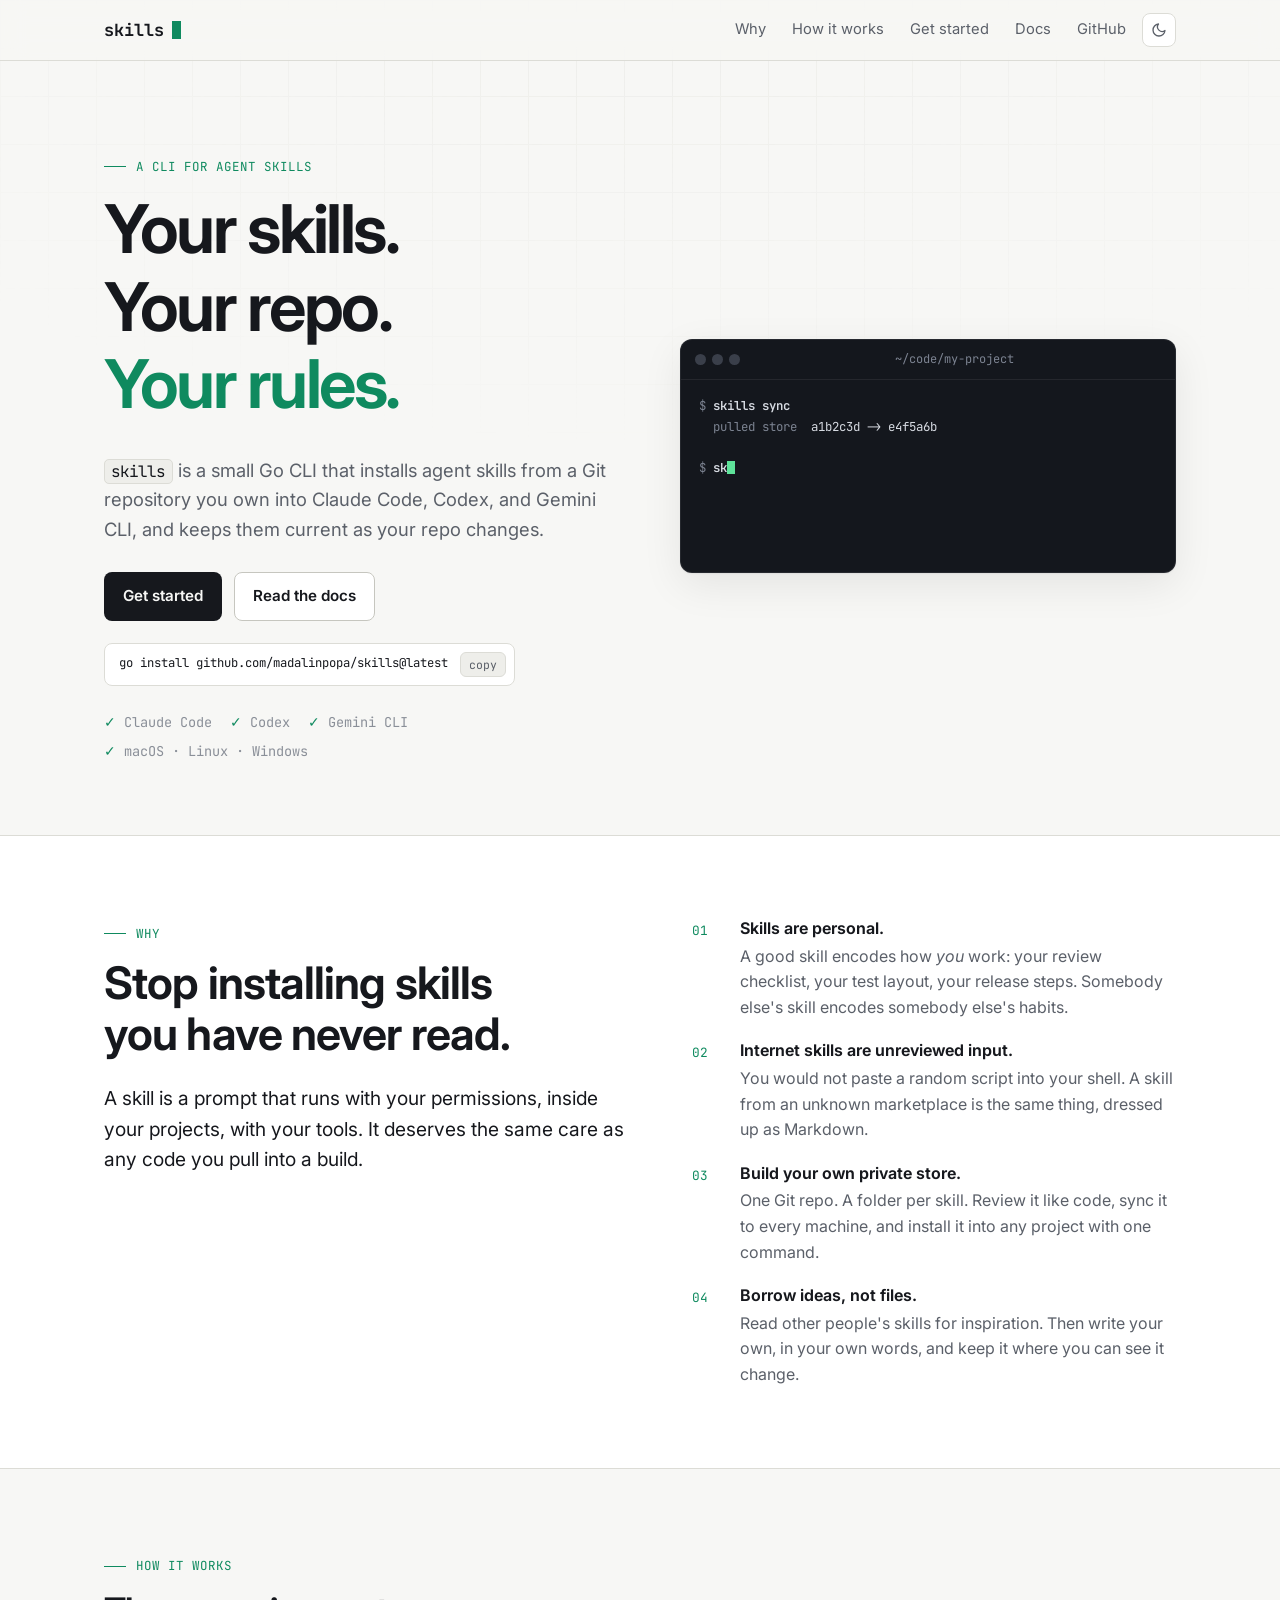
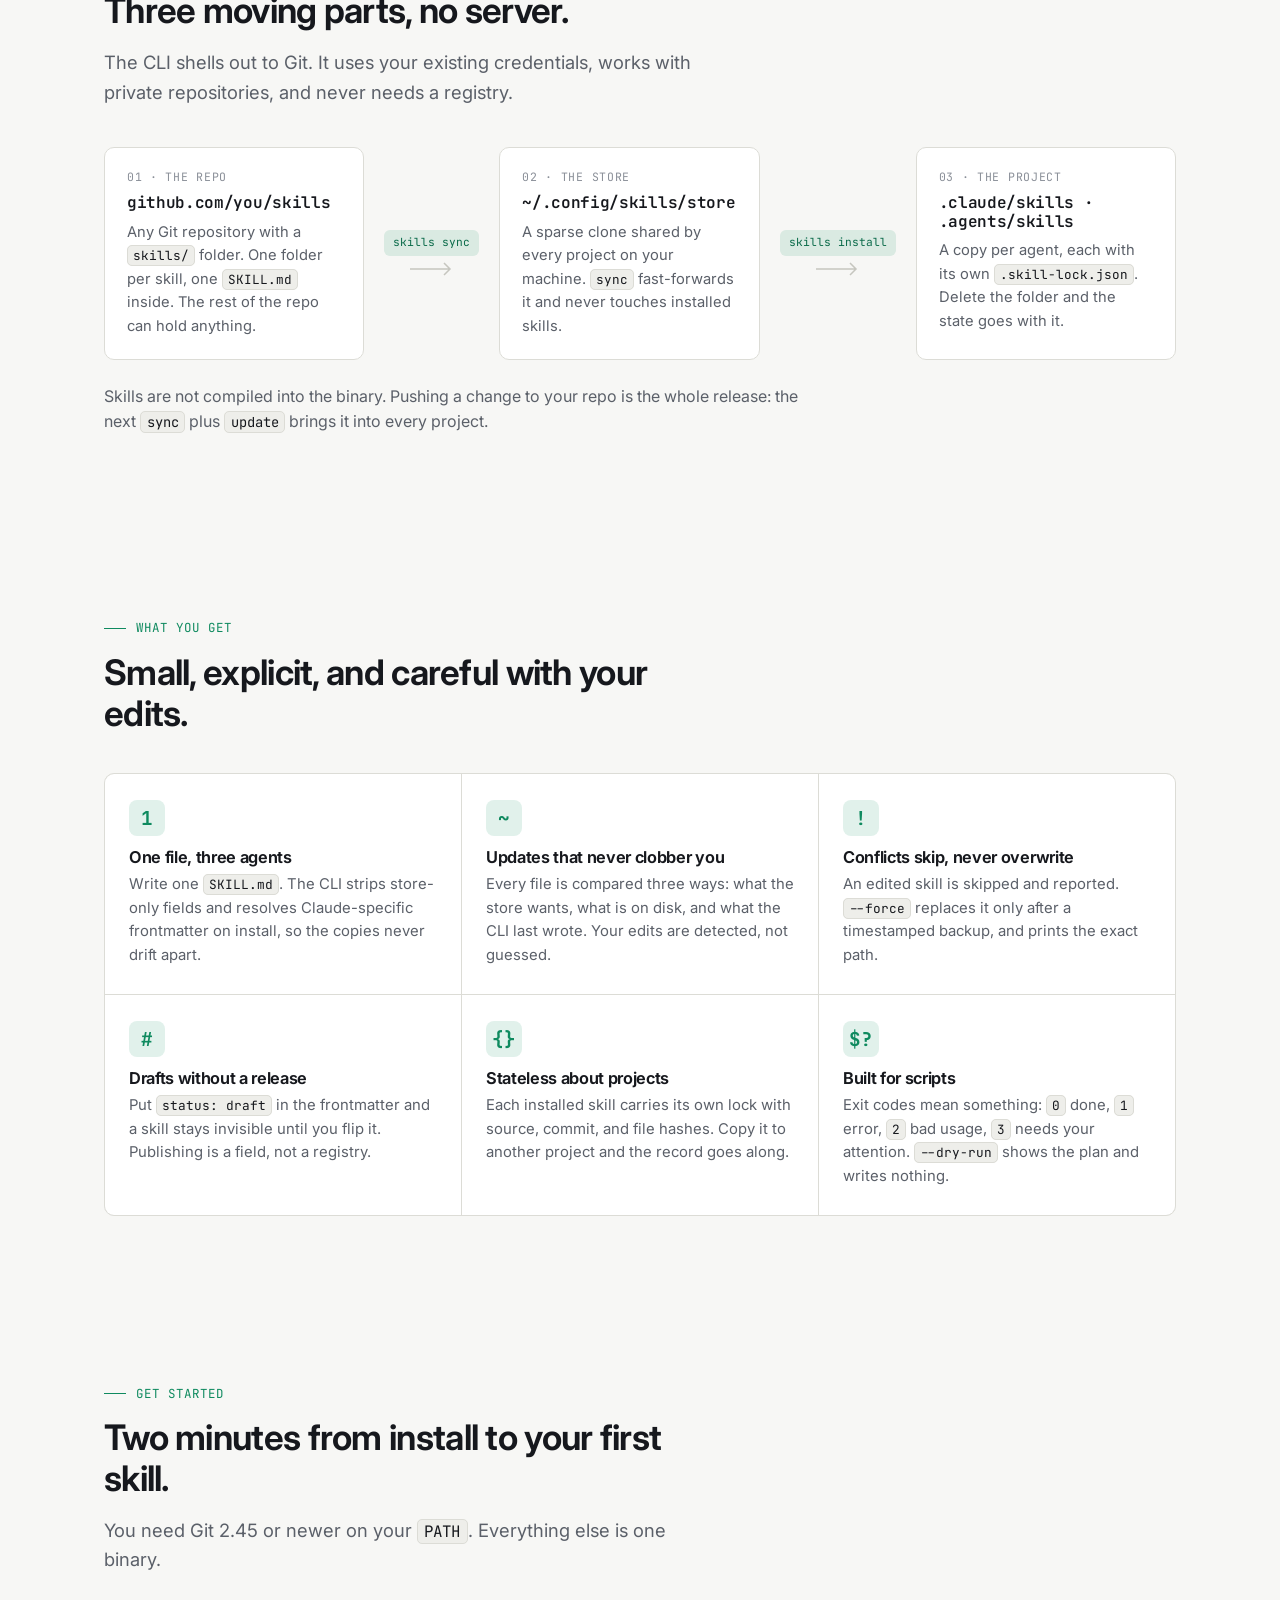
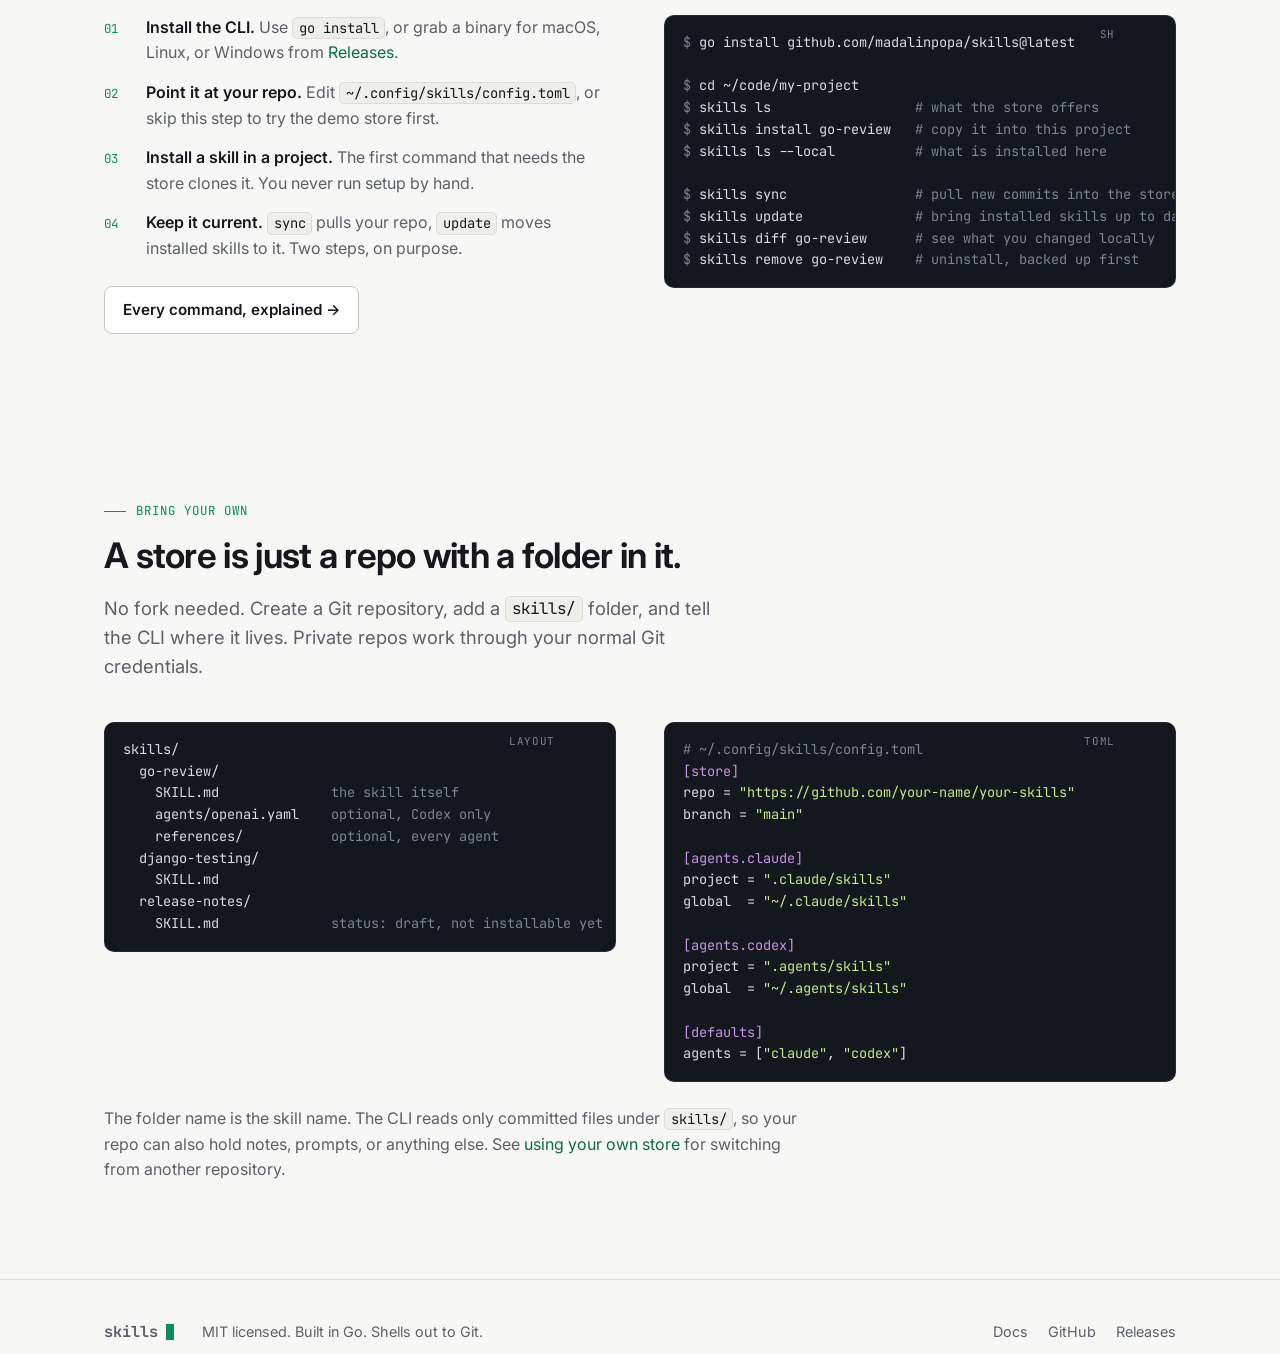
==== site/index.html @ ca28b70a "docs(site): add GitHub Pages website with CLI docs" ====
<!doctype html>
<html lang="en">
<head>
  <meta charset="utf-8">
  <meta name="viewport" content="width=device-width, initial-scale=1">
  <title>skills · your own store of agent skills</title>
  <meta name="description" content="A small Go CLI that installs agent skills from a Git repository you own into Claude Code, Codex, and Gemini CLI, and keeps them current.">
  <meta property="og:title" content="skills · your own store of agent skills">
  <meta property="og:description" content="Stop installing skills you have never read. Keep your own, in your own repo, and install them anywhere with one command.">
  <meta property="og:type" content="website">
  <link rel="icon" href="assets/favicon.svg" type="image/svg+xml">
  <link rel="preconnect" href="https://fonts.googleapis.com">
  <link rel="preconnect" href="https://fonts.gstatic.com" crossorigin>
  <link href="https://fonts.googleapis.com/css2?family=Inter:wght@400;500;600;700&family=JetBrains+Mono:wght@400;600;700&display=swap" rel="stylesheet">
  <link rel="stylesheet" href="assets/site.css">
  <script>
    try {
      var t = localStorage.getItem("theme");
      if (t) document.documentElement.setAttribute("data-theme", t);
    } catch (e) {}
  </script>
</head>
<body>

<header class="nav">
  <div class="wrap">
    <a class="brand" href="./">skills<span class="cursor"></span></a>
    <nav class="nav-links" aria-label="Site">
      <a href="#why" class="hide-sm">Why</a>
      <a href="#how" class="hide-sm">How it works</a>
      <a href="#start">Get started</a>
      <a href="docs/">Docs</a>
      <a href="https://github.com/madalinpopa/skills" rel="noopener">GitHub</a>
      <button class="icon-btn" type="button" data-theme-toggle aria-label="Toggle theme">
        <svg class="sun" viewBox="0 0 24 24" fill="none" stroke="currentColor" stroke-width="2" stroke-linecap="round"><circle cx="12" cy="12" r="4"/><path d="M12 2v2M12 20v2M4.9 4.9l1.4 1.4M17.7 17.7l1.4 1.4M2 12h2M20 12h2M4.9 19.1l1.4-1.4M17.7 6.3l1.4-1.4"/></svg>
        <svg class="moon" viewBox="0 0 24 24" fill="none" stroke="currentColor" stroke-width="2" stroke-linecap="round" stroke-linejoin="round"><path d="M21 12.8A9 9 0 1 1 11.2 3a7 7 0 0 0 9.8 9.8z"/></svg>
      </button>
    </nav>
  </div>
</header>

<main>

  <section class="hero">
    <div class="wrap hero-grid">
      <div>
        <div class="kicker">a cli for agent skills</div>
        <h1>Your skills.<br>Your repo.<br><span class="accent">Your rules.</span></h1>
        <p class="lede">
          <code>skills</code> is a small Go CLI that installs agent skills from a Git repository
          you own into Claude Code, Codex, and Gemini CLI, and keeps them current as your repo changes.
        </p>
        <div class="hero-actions">
          <a class="btn btn-primary" href="#start">Get started</a>
          <a class="btn btn-secondary" href="docs/">Read the docs</a>
        </div>
        <div class="install-line">
          <code id="install-cmd">go install github.com/madalinpopa/skills@latest</code>
          <button type="button" data-copy="install-cmd" aria-label="Copy install command">copy</button>
        </div>
        <div class="agents">
          <span>Claude Code</span>
          <span>Codex</span>
          <span>Gemini CLI</span>
          <span>macOS · Linux · Windows</span>
        </div>
      </div>

      <div class="term" data-terminal='[
        {"cmd":"skills sync","out":"  <span class=\"m\">pulled store</span>  a1b2c3d -&gt; e4f5a6b"},
        {"cmd":"skills install go-review","out":"  <span class=\"g\">+</span> go-review   <span class=\"g\">added</span>\n\n  1 skill, 1 changed"},
        {"cmd":"skills update","out":"  <span class=\"cy\">~</span> go-review    <span class=\"cy\">updated</span>\n  <span class=\"a\">!</span> sql-review   <span class=\"a\">skipped, you edited it</span>\n\n  2 skills, 1 changed, 1 needs attention\n  <span class=\"m\">Run &#39;skills diff sql-review&#39; to see your changes,</span>\n  <span class=\"m\">or &#39;skills update sql-review --force&#39; to overwrite (backed up).</span>"}
      ]'>
        <div class="term-bar">
          <span class="dots"><i></i><i></i><i></i></span>
          <span class="title">~/code/my-project</span>
        </div>
        <pre class="term-body"><span class="p">$ </span><span class="c">skills sync</span>
  <span class="m">pulled store</span>  a1b2c3d -&gt; e4f5a6b

<span class="p">$ </span><span class="c">skills install go-review</span>
  <span class="g">+</span> go-review   <span class="g">added</span>

  1 skill, 1 changed

<span class="p">$ </span><span class="c">skills update</span>
  <span class="cy">~</span> go-review    <span class="cy">updated</span>
  <span class="a">!</span> sql-review   <span class="a">skipped, you edited it</span>

  2 skills, 1 changed, 1 needs attention</pre>
      </div>
    </div>
  </section>

  <section class="manifesto" id="why">
    <div class="wrap manifesto-grid">
      <div>
        <div class="kicker">why</div>
        <h2>Stop installing skills you have never read.</h2>
        <p class="big">
          A skill is a prompt that runs with your permissions, inside your projects,
          with your tools. It deserves the same care as any code you pull into a build.
        </p>
      </div>
      <ul class="claims">
        <li>
          <span class="n">01</span>
          <div>
            <strong>Skills are personal.</strong>
            <p>A good skill encodes how <em>you</em> work: your review checklist, your test layout, your release steps. Somebody else's skill encodes somebody else's habits.</p>
          </div>
        </li>
        <li>
          <span class="n">02</span>
          <div>
            <strong>Internet skills are unreviewed input.</strong>
            <p>You would not paste a random script into your shell. A skill from an unknown marketplace is the same thing, dressed up as Markdown.</p>
          </div>
        </li>
        <li>
          <span class="n">03</span>
          <div>
            <strong>Build your own private store.</strong>
            <p>One Git repo. A folder per skill. Review it like code, sync it to every machine, and install it into any project with one command.</p>
          </div>
        </li>
        <li>
          <span class="n">04</span>
          <div>
            <strong>Borrow ideas, not files.</strong>
            <p>Read other people's skills for inspiration. Then write your own, in your own words, and keep it where you can see it change.</p>
          </div>
        </li>
      </ul>
    </div>
  </section>

  <section class="section" id="how">
    <div class="wrap">
      <div class="section-head">
        <div class="kicker">how it works</div>
        <h2>Three moving parts, no server.</h2>
        <p class="lede">
          The CLI shells out to Git. It uses your existing credentials, works with
          private repositories, and never needs a registry.
        </p>
      </div>

      <div class="flow">
        <div class="node">
          <div class="tag">01 · the repo</div>
          <h3>github.com/you/skills</h3>
          <p>Any Git repository with a <code>skills/</code> folder. One folder per skill, one <code>SKILL.md</code> inside. The rest of the repo can hold anything.</p>
        </div>
        <div class="edge">
          <code>skills sync</code>
          <svg viewBox="0 0 44 14" fill="none" stroke="currentColor" stroke-width="1.5"><path d="M0 7h40M34 1l6 6-6 6"/></svg>
        </div>
        <div class="node">
          <div class="tag">02 · the store</div>
          <h3>~/.config/skills/store</h3>
          <p>A sparse clone shared by every project on your machine. <code>sync</code> fast-forwards it and never touches installed skills.</p>
        </div>
        <div class="edge">
          <code>skills install</code>
          <svg viewBox="0 0 44 14" fill="none" stroke="currentColor" stroke-width="1.5"><path d="M0 7h40M34 1l6 6-6 6"/></svg>
        </div>
        <div class="node">
          <div class="tag">03 · the project</div>
          <h3>.claude/skills · .agents/skills</h3>
          <p>A copy per agent, each with its own <code>.skill-lock.json</code>. Delete the folder and the state goes with it.</p>
        </div>
      </div>

      <p class="flow-note">
        Skills are not compiled into the binary. Pushing a change to your repo is the whole release:
        the next <code>sync</code> plus <code>update</code> brings it into every project.
      </p>
    </div>
  </section>

  <section class="section" id="features">
    <div class="wrap">
      <div class="section-head">
        <div class="kicker">what you get</div>
        <h2>Small, explicit, and careful with your edits.</h2>
      </div>
      <div class="features">
        <div class="feature">
          <div class="glyph">1</div>
          <h3>One file, three agents</h3>
          <p>Write one <code>SKILL.md</code>. The CLI strips store-only fields and resolves Claude-specific frontmatter on install, so the copies never drift apart.</p>
        </div>
        <div class="feature">
          <div class="glyph">~</div>
          <h3>Updates that never clobber you</h3>
          <p>Every file is compared three ways: what the store wants, what is on disk, and what the CLI last wrote. Your edits are detected, not guessed.</p>
        </div>
        <div class="feature">
          <div class="glyph">!</div>
          <h3>Conflicts skip, never overwrite</h3>
          <p>An edited skill is skipped and reported. <code>--force</code> replaces it only after a timestamped backup, and prints the exact path.</p>
        </div>
        <div class="feature">
          <div class="glyph">#</div>
          <h3>Drafts without a release</h3>
          <p>Put <code>status: draft</code> in the frontmatter and a skill stays invisible until you flip it. Publishing is a field, not a registry.</p>
        </div>
        <div class="feature">
          <div class="glyph">{}</div>
          <h3>Stateless about projects</h3>
          <p>Each installed skill carries its own lock with source, commit, and file hashes. Copy it to another project and the record goes along.</p>
        </div>
        <div class="feature">
          <div class="glyph">$?</div>
          <h3>Built for scripts</h3>
          <p>Exit codes mean something: <code>0</code> done, <code>1</code> error, <code>2</code> bad usage, <code>3</code> needs your attention. <code>--dry-run</code> shows the plan and writes nothing.</p>
        </div>
      </div>
    </div>
  </section>

  <section class="section" id="start">
    <div class="wrap">
      <div class="section-head">
        <div class="kicker">get started</div>
        <h2>Two minutes from install to your first skill.</h2>
        <p class="lede">You need Git 2.45 or newer on your <code>PATH</code>. Everything else is one binary.</p>
      </div>

      <div class="split">
        <div>
          <ol class="steps">
            <li><div><strong>Install the CLI.</strong> Use <code>go install</code>, or grab a binary for macOS, Linux, or Windows from <a href="https://github.com/madalinpopa/skills/releases" rel="noopener">Releases</a>.</div></li>
            <li><div><strong>Point it at your repo.</strong> Edit <code>~/.config/skills/config.toml</code>, or skip this step to try the demo store first.</div></li>
            <li><div><strong>Install a skill in a project.</strong> The first command that needs the store clones it. You never run setup by hand.</div></li>
            <li><div><strong>Keep it current.</strong> <code>sync</code> pulls your repo, <code>update</code> moves installed skills to it. Two steps, on purpose.</div></li>
          </ol>
          <a class="btn btn-secondary" href="docs/">Every command, explained →</a>
        </div>

        <div class="code" data-lang="sh">
<pre><span class="p">$ </span>go install github.com/madalinpopa/skills@latest

<span class="p">$ </span>cd ~/code/my-project
<span class="p">$ </span>skills ls                  <span class="m"># what the store offers</span>
<span class="p">$ </span>skills install go-review   <span class="m"># copy it into this project</span>
<span class="p">$ </span>skills ls --local          <span class="m"># what is installed here</span>

<span class="p">$ </span>skills sync                <span class="m"># pull new commits into the store</span>
<span class="p">$ </span>skills update              <span class="m"># bring installed skills up to date</span>
<span class="p">$ </span>skills diff go-review      <span class="m"># see what you changed locally</span>
<span class="p">$ </span>skills remove go-review    <span class="m"># uninstall, backed up first</span></pre>
        </div>
      </div>
    </div>
  </section>

  <section class="section" id="own">
    <div class="wrap">
      <div class="section-head">
        <div class="kicker">bring your own</div>
        <h2>A store is just a repo with a folder in it.</h2>
        <p class="lede">
          No fork needed. Create a Git repository, add a <code>skills/</code> folder,
          and tell the CLI where it lives. Private repos work through your normal Git credentials.
        </p>
      </div>

      <div class="split">
        <div class="code" data-lang="layout">
<pre>skills/
  go-review/
    SKILL.md              <span class="m">the skill itself</span>
    agents/openai.yaml    <span class="m">optional, Codex only</span>
    references/           <span class="m">optional, every agent</span>
  django-testing/
    SKILL.md
  release-notes/
    SKILL.md              <span class="m">status: draft, not installable yet</span></pre>
        </div>

        <div class="code" data-lang="toml">
<pre><span class="m"># ~/.config/skills/config.toml</span>
<span class="k">[store]</span>
repo = <span class="s">"https://github.com/your-name/your-skills"</span>
branch = <span class="s">"main"</span>

<span class="k">[agents.claude]</span>
project = <span class="s">".claude/skills"</span>
global  = <span class="s">"~/.claude/skills"</span>

<span class="k">[agents.codex]</span>
project = <span class="s">".agents/skills"</span>
global  = <span class="s">"~/.agents/skills"</span>

<span class="k">[defaults]</span>
agents = [<span class="s">"claude"</span>, <span class="s">"codex"</span>]</pre>
        </div>
      </div>

      <p class="flow-note">
        The folder name is the skill name. The CLI reads only committed files under <code>skills/</code>,
        so your repo can also hold notes, prompts, or anything else.
        See <a href="docs/#own-store">using your own store</a> for switching from another repository.
      </p>
    </div>
  </section>

</main>

<footer class="footer">
  <div class="wrap">
    <a class="brand" href="./">skills<span class="cursor"></span></a>
    <span>MIT licensed. Built in Go. Shells out to Git.</span>
    <nav aria-label="Footer">
      <a href="docs/">Docs</a>
      <a href="https://github.com/madalinpopa/skills" rel="noopener">GitHub</a>
      <a href="https://github.com/madalinpopa/skills/releases" rel="noopener">Releases</a>
    </nav>
  </div>
</footer>

<script src="assets/site.js"></script>
</body>
</html>
---- site/assets/site.css ----
:root {
  --bg: #f7f7f5;
  --bg-elev: #ffffff;
  --bg-sunk: #eeeeea;
  --fg: #16181d;
  --fg-muted: #5b6069;
  --fg-faint: #8a8f98;
  --line: #dcdcd6;
  --line-strong: #c6c6bf;
  --accent: #0f8a5f;
  --accent-ink: #0b6b4a;
  --accent-soft: rgba(15, 138, 95, 0.12);
  --amber: #b26a00;
  --amber-soft: rgba(178, 106, 0, 0.12);
  --red: #c23a3a;
  --term-bg: #14171d;
  --term-fg: #d7dbe2;
  --term-muted: #7c8391;
  --term-green: #5ee39a;
  --term-amber: #f2b64c;
  --term-cyan: #7ad0f0;
  --term-red: #ff7b7b;
  --shadow: 0 1px 2px rgba(0, 0, 0, 0.06), 0 12px 40px rgba(0, 0, 0, 0.08);
  --radius: 10px;
  --sans: "Inter", ui-sans-serif, system-ui, -apple-system, "Segoe UI", Roboto, sans-serif;
  --mono: "JetBrains Mono", ui-monospace, SFMono-Regular, Menlo, Consolas, monospace;
  --max: 1120px;
  color-scheme: light;
}

:root[data-theme="dark"] {
  --bg: #0c0e12;
  --bg-elev: #12151b;
  --bg-sunk: #090b0e;
  --fg: #e6e8ec;
  --fg-muted: #9aa1ac;
  --fg-faint: #656c77;
  --line: #22262e;
  --line-strong: #2f343e;
  --accent: #5ee39a;
  --accent-ink: #8cf0b8;
  --accent-soft: rgba(94, 227, 154, 0.12);
  --amber: #f2b64c;
  --amber-soft: rgba(242, 182, 76, 0.14);
  --red: #ff7b7b;
  --term-bg: #0a0c10;
  --shadow: 0 1px 2px rgba(0, 0, 0, 0.4), 0 16px 48px rgba(0, 0, 0, 0.5);
  color-scheme: dark;
}

@media (prefers-color-scheme: dark) {
  :root:not([data-theme="light"]) {
    --bg: #0c0e12;
    --bg-elev: #12151b;
    --bg-sunk: #090b0e;
    --fg: #e6e8ec;
    --fg-muted: #9aa1ac;
    --fg-faint: #656c77;
    --line: #22262e;
    --line-strong: #2f343e;
    --accent: #5ee39a;
    --accent-ink: #8cf0b8;
    --accent-soft: rgba(94, 227, 154, 0.12);
    --amber: #f2b64c;
    --amber-soft: rgba(242, 182, 76, 0.14);
    --red: #ff7b7b;
    --term-bg: #0a0c10;
    --shadow: 0 1px 2px rgba(0, 0, 0, 0.4), 0 16px 48px rgba(0, 0, 0, 0.5);
    color-scheme: dark;
  }
}

* {
  box-sizing: border-box;
}

html {
  scroll-behavior: smooth;
  scroll-padding-top: 84px;
}

body {
  margin: 0;
  background: var(--bg);
  color: var(--fg);
  font-family: var(--sans);
  font-size: 16px;
  line-height: 1.6;
  -webkit-font-smoothing: antialiased;
  text-rendering: optimizeLegibility;
}

body::before {
  content: "";
  position: fixed;
  inset: 0;
  pointer-events: none;
  z-index: 0;
  background-image:
    linear-gradient(var(--line) 1px, transparent 1px),
    linear-gradient(90deg, var(--line) 1px, transparent 1px);
  background-size: 48px 48px;
  opacity: 0.35;
  mask-image: radial-gradient(ellipse 70% 50% at 50% 0%, #000 0%, transparent 100%);
  -webkit-mask-image: radial-gradient(ellipse 70% 50% at 50% 0%, #000 0%, transparent 100%);
}

a {
  color: var(--accent-ink);
  text-decoration: none;
}

a:hover {
  text-decoration: underline;
  text-underline-offset: 3px;
}

code,
kbd,
pre {
  font-family: var(--mono);
  font-size: 0.9em;
}

p code,
li code,
td code,
h2 code,
h3 code,
dt code {
  background: var(--bg-sunk);
  border: 1px solid var(--line);
  border-radius: 5px;
  padding: 0.08em 0.4em;
  font-size: 0.86em;
  color: var(--fg);
  white-space: nowrap;
}

h1,
h2,
h3,
h4 {
  line-height: 1.15;
  letter-spacing: -0.02em;
  margin: 0 0 0.5em;
  font-weight: 650;
}

h1 {
  font-size: clamp(2.4rem, 6vw, 4.2rem);
  letter-spacing: -0.035em;
}

h2 {
  font-size: clamp(1.6rem, 3vw, 2.2rem);
}

h3 {
  font-size: 1.2rem;
}

p {
  margin: 0 0 1em;
}

.wrap {
  position: relative;
  z-index: 1;
  max-width: var(--max);
  margin: 0 auto;
  padding-inline: 24px;
  min-width: 0;
}

.hero-grid > *,
.manifesto-grid > *,
.split > *,
.flow > *,
.docs > * {
  min-width: 0;
}

.kicker {
  font-family: var(--mono);
  font-size: 0.78rem;
  letter-spacing: 0.08em;
  text-transform: uppercase;
  color: var(--accent);
  margin-bottom: 14px;
  display: inline-flex;
  align-items: center;
  gap: 10px;
}

.kicker::before {
  content: "";
  width: 22px;
  height: 1px;
  background: var(--accent);
}

.lede {
  font-size: 1.15rem;
  color: var(--fg-muted);
  max-width: 60ch;
}

/* Nav */

.nav {
  position: sticky;
  top: 0;
  z-index: 20;
  backdrop-filter: blur(12px);
  -webkit-backdrop-filter: blur(12px);
  background: color-mix(in srgb, var(--bg) 82%, transparent);
  border-bottom: 1px solid var(--line);
}

.nav .wrap {
  display: flex;
  align-items: center;
  gap: 24px;
  height: 60px;
}

.brand {
  font-family: var(--mono);
  font-weight: 700;
  font-size: 1.05rem;
  color: var(--fg);
  display: inline-flex;
  align-items: center;
  gap: 8px;
}

.brand:hover {
  text-decoration: none;
}

.brand .cursor {
  display: inline-block;
  width: 0.55em;
  height: 1.05em;
  background: var(--accent);
  vertical-align: -0.15em;
  animation: blink 1.1s steps(2, start) infinite;
}

@keyframes blink {
  to {
    visibility: hidden;
  }
}

.nav-links {
  margin-left: auto;
  display: flex;
  align-items: center;
  gap: 6px;
}

.nav-links a {
  color: var(--fg-muted);
  font-size: 0.92rem;
  padding: 6px 10px;
  border-radius: 6px;
}

.nav-links a:hover {
  color: var(--fg);
  background: var(--bg-sunk);
  text-decoration: none;
}

.nav-links a[aria-current="page"] {
  color: var(--fg);
}

.icon-btn {
  appearance: none;
  border: 1px solid var(--line);
  background: var(--bg-elev);
  color: var(--fg-muted);
  width: 34px;
  height: 34px;
  border-radius: 8px;
  display: inline-grid;
  place-items: center;
  cursor: pointer;
}

.icon-btn:hover {
  color: var(--fg);
  border-color: var(--line-strong);
}

.icon-btn svg {
  width: 16px;
  height: 16px;
}

:root[data-theme="dark"] .sun,
:root:not([data-theme="light"]) .sun {
  display: block;
}

:root[data-theme="dark"] .moon,
:root:not([data-theme="light"]) .moon {
  display: none;
}

@media (prefers-color-scheme: light) {
  :root:not([data-theme="dark"]) .sun {
    display: none;
  }

  :root:not([data-theme="dark"]) .moon {
    display: block;
  }
}

:root[data-theme="light"] .sun {
  display: none;
}

:root[data-theme="light"] .moon {
  display: block;
}

/* Buttons */

.btn {
  display: inline-flex;
  align-items: center;
  gap: 8px;
  padding: 11px 18px;
  border-radius: 8px;
  font-weight: 600;
  font-size: 0.95rem;
  border: 1px solid transparent;
  cursor: pointer;
  transition: transform 0.12s ease, background 0.12s ease;
}

.btn:hover {
  text-decoration: none;
  transform: translateY(-1px);
}

.btn-primary {
  background: var(--fg);
  color: var(--bg);
}

.btn-secondary {
  background: var(--bg-elev);
  color: var(--fg);
  border-color: var(--line-strong);
}

.btn svg {
  width: 16px;
  height: 16px;
}

/* Terminal */

.term {
  background: var(--term-bg);
  color: var(--term-fg);
  border-radius: 12px;
  border: 1px solid rgba(255, 255, 255, 0.08);
  box-shadow: var(--shadow);
  font-family: var(--mono);
  font-size: 0.86rem;
  line-height: 1.65;
  overflow: hidden;
}

.term-bar {
  display: flex;
  align-items: center;
  gap: 8px;
  padding: 10px 14px;
  border-bottom: 1px solid rgba(255, 255, 255, 0.07);
  color: var(--term-muted);
  font-size: 0.75rem;
}

.term-bar .dots {
  display: inline-flex;
  gap: 6px;
}

.term-bar .dots i {
  width: 11px;
  height: 11px;
  border-radius: 50%;
  background: #3a3f4a;
}

.term-bar .title {
  margin-left: auto;
  margin-right: auto;
}

.term-body {
  padding: 16px 18px 18px;
  margin: 0;
  overflow-x: auto;
  white-space: pre;
  min-height: 15.5em;
}

.term .p {
  color: var(--term-muted);
}

.term .c {
  color: var(--term-fg);
  font-weight: 600;
}

.term .g {
  color: var(--term-green);
}

.term .a {
  color: var(--term-amber);
}

.term .cy {
  color: var(--term-cyan);
}

.term .r {
  color: var(--term-red);
}

.term .m {
  color: var(--term-muted);
}

.term .caret {
  display: inline-block;
  width: 0.6em;
  height: 1.1em;
  background: var(--term-green);
  vertical-align: -0.2em;
  animation: blink 1s steps(2, start) infinite;
}

/* Code blocks */

.code {
  position: relative;
  background: var(--term-bg);
  color: var(--term-fg);
  border: 1px solid rgba(255, 255, 255, 0.08);
  border-radius: var(--radius);
  margin: 0 0 1.25em;
  overflow: hidden;
}

.code pre {
  margin: 0;
  padding: 16px 18px;
  overflow-x: auto;
  font-size: 0.85rem;
  line-height: 1.6;
}

.code .p {
  color: var(--term-muted);
  user-select: none;
}

.code .g {
  color: var(--term-green);
}

.code .a {
  color: var(--term-amber);
}

.code .cy {
  color: var(--term-cyan);
}

.code .r {
  color: var(--term-red);
}

.code .m {
  color: var(--term-muted);
}

.code .k {
  color: #c792ea;
}

.code .s {
  color: #c3e88d;
}

.copy {
  position: absolute;
  top: 8px;
  right: 8px;
  appearance: none;
  border: 1px solid rgba(255, 255, 255, 0.12);
  background: rgba(255, 255, 255, 0.05);
  color: var(--term-muted);
  font-family: var(--mono);
  font-size: 0.7rem;
  padding: 4px 8px;
  border-radius: 6px;
  cursor: pointer;
  opacity: 0;
  transition: opacity 0.12s ease;
}

.code:hover .copy,
.copy:focus-visible {
  opacity: 1;
}

.copy:hover {
  color: var(--term-fg);
}

.code[data-lang]::before {
  content: attr(data-lang);
  position: absolute;
  top: 10px;
  right: 60px;
  font-family: var(--mono);
  font-size: 0.68rem;
  color: var(--term-muted);
  letter-spacing: 0.06em;
  text-transform: uppercase;
  pointer-events: none;
}

/* Hero */

.hero {
  padding: 88px 0 72px;
}

.hero-grid {
  display: grid;
  grid-template-columns: 1.05fr 1fr;
  gap: 56px;
  align-items: center;
}

.hero h1 .accent {
  color: var(--accent);
}

.hero-actions {
  display: flex;
  flex-wrap: wrap;
  gap: 12px;
  margin: 28px 0 22px;
}

.install-line {
  display: inline-flex;
  align-items: center;
  gap: 12px;
  font-family: var(--mono);
  font-size: 0.85rem;
  color: var(--fg-muted);
  background: var(--bg-elev);
  border: 1px solid var(--line);
  border-radius: 8px;
  padding: 8px 8px 8px 14px;
  max-width: 100%;
}

.install-line code {
  color: var(--fg);
  white-space: nowrap;
  overflow-x: auto;
  min-width: 0;
}

.install-line button {
  flex-shrink: 0;
}

.term {
  max-width: 100%;
}

.install-line button {
  appearance: none;
  border: 1px solid var(--line);
  background: var(--bg-sunk);
  color: var(--fg-muted);
  font-family: var(--mono);
  font-size: 0.72rem;
  padding: 4px 8px;
  border-radius: 6px;
  cursor: pointer;
}

.install-line button:hover {
  color: var(--fg);
}

.agents {
  margin-top: 26px;
  display: flex;
  flex-wrap: wrap;
  gap: 8px 18px;
  color: var(--fg-faint);
  font-size: 0.85rem;
  font-family: var(--mono);
}

.agents span::before {
  content: "✓ ";
  color: var(--accent);
}

/* Manifesto */

.manifesto {
  border-top: 1px solid var(--line);
  border-bottom: 1px solid var(--line);
  background: var(--bg-elev);
  padding: 80px 0;
}

.manifesto-grid {
  display: grid;
  grid-template-columns: 1.1fr 1fr;
  gap: 56px;
}

.manifesto h2 {
  font-size: clamp(1.9rem, 4vw, 2.8rem);
  max-width: 16ch;
}

.manifesto .big {
  font-size: 1.2rem;
  color: var(--fg);
  max-width: 48ch;
}

.claims {
  list-style: none;
  padding: 0;
  margin: 0;
  display: grid;
  gap: 18px;
}

.claims li {
  display: grid;
  grid-template-columns: 34px 1fr;
  gap: 14px;
  align-items: start;
}

.claims .n {
  font-family: var(--mono);
  color: var(--accent);
  font-size: 0.8rem;
  padding-top: 5px;
}

.claims strong {
  display: block;
  font-weight: 650;
  margin-bottom: 2px;
}

.claims p {
  margin: 0;
  color: var(--fg-muted);
}

/* Sections */

.section {
  padding: 80px 0;
}

.section-head {
  max-width: 62ch;
  margin-bottom: 40px;
}

/* Flow */

.flow {
  display: grid;
  grid-template-columns: 1fr auto 1fr auto 1fr;
  gap: 16px;
  align-items: stretch;
}

.node {
  background: var(--bg-elev);
  border: 1px solid var(--line);
  border-radius: var(--radius);
  padding: 20px 22px;
  min-height: 150px;
}

.node .tag {
  font-family: var(--mono);
  font-size: 0.72rem;
  letter-spacing: 0.06em;
  text-transform: uppercase;
  color: var(--fg-faint);
  margin-bottom: 8px;
}

.node h3 {
  font-family: var(--mono);
  font-size: 1rem;
  margin-bottom: 8px;
  font-weight: 600;
}

.node p {
  margin: 0;
  color: var(--fg-muted);
  font-size: 0.92rem;
}

.edge {
  display: grid;
  place-items: center;
  align-content: center;
  gap: 6px;
  color: var(--fg-faint);
  font-family: var(--mono);
  font-size: 0.78rem;
  padding: 0 4px;
}

.edge code {
  color: var(--accent-ink);
  background: var(--accent-soft);
  border: 1px solid transparent;
  padding: 3px 8px;
  border-radius: 6px;
}

.edge svg {
  width: 44px;
  height: 14px;
  color: var(--line-strong);
}

.flow-note {
  margin-top: 24px;
  color: var(--fg-muted);
  max-width: 70ch;
}

/* Feature grid */

.features {
  display: grid;
  grid-template-columns: repeat(3, 1fr);
  gap: 1px;
  background: var(--line);
  border: 1px solid var(--line);
  border-radius: var(--radius);
  overflow: hidden;
}

.feature {
  background: var(--bg-elev);
  padding: 26px 24px;
}

.feature .glyph {
  font-family: var(--mono);
  font-weight: 700;
  font-size: 1.2rem;
  color: var(--accent);
  margin-bottom: 12px;
  display: inline-grid;
  place-items: center;
  width: 36px;
  height: 36px;
  border-radius: 8px;
  background: var(--accent-soft);
}

.feature h3 {
  font-size: 1.02rem;
  margin-bottom: 6px;
}

.feature p {
  margin: 0;
  color: var(--fg-muted);
  font-size: 0.93rem;
}

/* Two-column blocks */

.split {
  display: grid;
  grid-template-columns: 1fr 1fr;
  gap: 48px;
  align-items: start;
}

.split .code {
  margin: 0;
}

.steps {
  counter-reset: step;
  list-style: none;
  padding: 0;
  margin: 0 0 24px;
  display: grid;
  gap: 14px;
}

.steps li {
  counter-increment: step;
  display: grid;
  grid-template-columns: 30px 1fr;
  gap: 12px;
  color: var(--fg-muted);
}

.steps li::before {
  content: "0" counter(step);
  font-family: var(--mono);
  font-size: 0.78rem;
  color: var(--accent);
  padding-top: 4px;
}

.steps strong {
  color: var(--fg);
  font-weight: 600;
}

/* Tables */

table {
  width: 100%;
  border-collapse: collapse;
  font-size: 0.92rem;
  margin: 0 0 1.4em;
}

th,
td {
  text-align: left;
  padding: 10px 12px;
  border-bottom: 1px solid var(--line);
  vertical-align: top;
}

th {
  font-family: var(--mono);
  font-size: 0.72rem;
  letter-spacing: 0.06em;
  text-transform: uppercase;
  color: var(--fg-faint);
  font-weight: 600;
}

.table-wrap {
  overflow-x: auto;
  margin: 0 0 1.4em;
}

.table-wrap table {
  margin: 0;
  min-width: 480px;
}

/* Footer */

.footer {
  border-top: 1px solid var(--line);
  padding: 40px 0;
  color: var(--fg-muted);
  font-size: 0.9rem;
}

.footer .wrap {
  display: flex;
  flex-wrap: wrap;
  gap: 12px 28px;
  align-items: center;
}

.footer .brand {
  font-size: 0.95rem;
}

.footer nav {
  margin-left: auto;
  display: flex;
  gap: 20px;
}

.footer a {
  color: var(--fg-muted);
}

.footer a:hover {
  color: var(--fg);
}

/* Docs layout */

.docs {
  display: grid;
  grid-template-columns: 240px minmax(0, 1fr);
  gap: 56px;
  padding-block: 40px 96px;
}

.sidebar {
  position: sticky;
  top: 84px;
  align-self: start;
  max-height: calc(100vh - 100px);
  overflow-y: auto;
  font-size: 0.9rem;
}

.sidebar h4 {
  font-family: var(--mono);
  font-size: 0.7rem;
  letter-spacing: 0.08em;
  text-transform: uppercase;
  color: var(--fg-faint);
  margin: 18px 0 8px;
  font-weight: 600;
}

.sidebar h4:first-child {
  margin-top: 0;
}

.sidebar ul {
  list-style: none;
  padding: 0;
  margin: 0;
}

.sidebar a {
  display: block;
  padding: 5px 10px;
  border-left: 2px solid transparent;
  color: var(--fg-muted);
  border-radius: 0 6px 6px 0;
}

.sidebar a:hover {
  color: var(--fg);
  background: var(--bg-sunk);
  text-decoration: none;
}

.sidebar a.active {
  color: var(--accent-ink);
  border-left-color: var(--accent);
  background: var(--accent-soft);
}

.sidebar a code {
  background: none;
  border: none;
  padding: 0;
  font-size: 0.88em;
}

.sidebar-toggle {
  display: none;
}

.content {
  max-width: 76ch;
}

.content > section {
  padding-bottom: 40px;
  margin-bottom: 40px;
  border-bottom: 1px solid var(--line);
}

.content > section:last-child {
  border-bottom: none;
}

.content h2 {
  font-size: 1.7rem;
  margin-top: 0;
  scroll-margin-top: 84px;
}

.content h3 {
  margin-top: 2em;
  scroll-margin-top: 84px;
}

.content h2 a.anchor,
.content h3 a.anchor {
  color: var(--fg-faint);
  font-weight: 400;
  margin-left: 8px;
  opacity: 0;
  text-decoration: none;
}

.content h2:hover a.anchor,
.content h3:hover a.anchor {
  opacity: 1;
}

.content h3 code {
  font-size: 0.95em;
  background: var(--accent-soft);
  border-color: transparent;
  color: var(--accent-ink);
}

.content p,
.content li {
  color: var(--fg);
}

.content ul {
  padding-left: 1.2em;
}

.content li {
  margin-bottom: 0.35em;
}

.cmd-head {
  display: flex;
  flex-wrap: wrap;
  align-items: baseline;
  gap: 12px;
}

.cmd-head .summary {
  color: var(--fg-muted);
  font-size: 0.95rem;
}

.usage {
  font-family: var(--mono);
  font-size: 0.88rem;
  background: var(--bg-sunk);
  border: 1px solid var(--line);
  border-radius: 8px;
  padding: 10px 14px;
  margin: 12px 0 16px;
  overflow-x: auto;
  white-space: nowrap;
}

.usage .arg {
  color: var(--accent-ink);
}

.callout {
  border: 1px solid var(--line);
  border-left: 3px solid var(--accent);
  background: var(--bg-elev);
  border-radius: 8px;
  padding: 14px 18px;
  margin: 0 0 1.4em;
  font-size: 0.95rem;
}

.callout.warn {
  border-left-color: var(--amber);
}

.callout p:last-child {
  margin-bottom: 0;
}

.callout strong {
  font-weight: 650;
}

.symbols {
  display: grid;
  grid-template-columns: repeat(4, 1fr);
  gap: 10px;
  margin: 0 0 1.4em;
}

.symbols div {
  background: var(--bg-elev);
  border: 1px solid var(--line);
  border-radius: 8px;
  padding: 12px 14px;
  font-family: var(--mono);
  font-size: 0.85rem;
}

.symbols b {
  display: inline-block;
  width: 1.4em;
  font-weight: 700;
}

.symbols .plus b {
  color: var(--accent);
}

.symbols .tilde b {
  color: var(--term-cyan);
}

.symbols .minus b {
  color: var(--fg-faint);
}

.symbols .bang b {
  color: var(--amber);
}

.exit-code {
  font-family: var(--mono);
  font-weight: 700;
  color: var(--accent-ink);
}

/* Responsive */

@media (max-width: 960px) {
  .hero-grid,
  .manifesto-grid,
  .split {
    grid-template-columns: 1fr;
    gap: 36px;
  }

  .features {
    grid-template-columns: repeat(2, 1fr);
  }

  .flow {
    grid-template-columns: 1fr;
  }

  .edge {
    grid-auto-flow: column;
    padding: 4px 0;
  }

  .edge svg {
    transform: rotate(90deg);
    width: 24px;
  }

  .docs {
    grid-template-columns: 1fr;
    gap: 24px;
  }

  .sidebar {
    position: static;
    max-height: none;
    border: 1px solid var(--line);
    border-radius: var(--radius);
    padding: 14px;
    background: var(--bg-elev);
  }

  .sidebar-toggle {
    display: inline-flex;
    align-items: center;
    gap: 8px;
    margin-bottom: 8px;
  }

  .sidebar[hidden] {
    display: none;
  }
}

@media (max-width: 640px) {
  .hero {
    padding: 56px 0 48px;
  }

  .features {
    grid-template-columns: 1fr;
  }

  .symbols {
    grid-template-columns: repeat(2, 1fr);
  }

  .code[data-lang]::before {
    display: none;
  }

  .nav .wrap {
    gap: 12px;
  }

  .nav-links {
    gap: 2px;
  }

  .nav-links a {
    padding: 6px 7px;
    font-size: 0.88rem;
  }

  .nav-links a.hide-sm {
    display: none;
  }

  .section,
  .manifesto {
    padding: 56px 0;
  }
}

@media (prefers-reduced-motion: reduce) {
  html {
    scroll-behavior: auto;
  }

  .brand .cursor,
  .term .caret {
    animation: none;
  }

  .btn:hover {
    transform: none;
  }
}
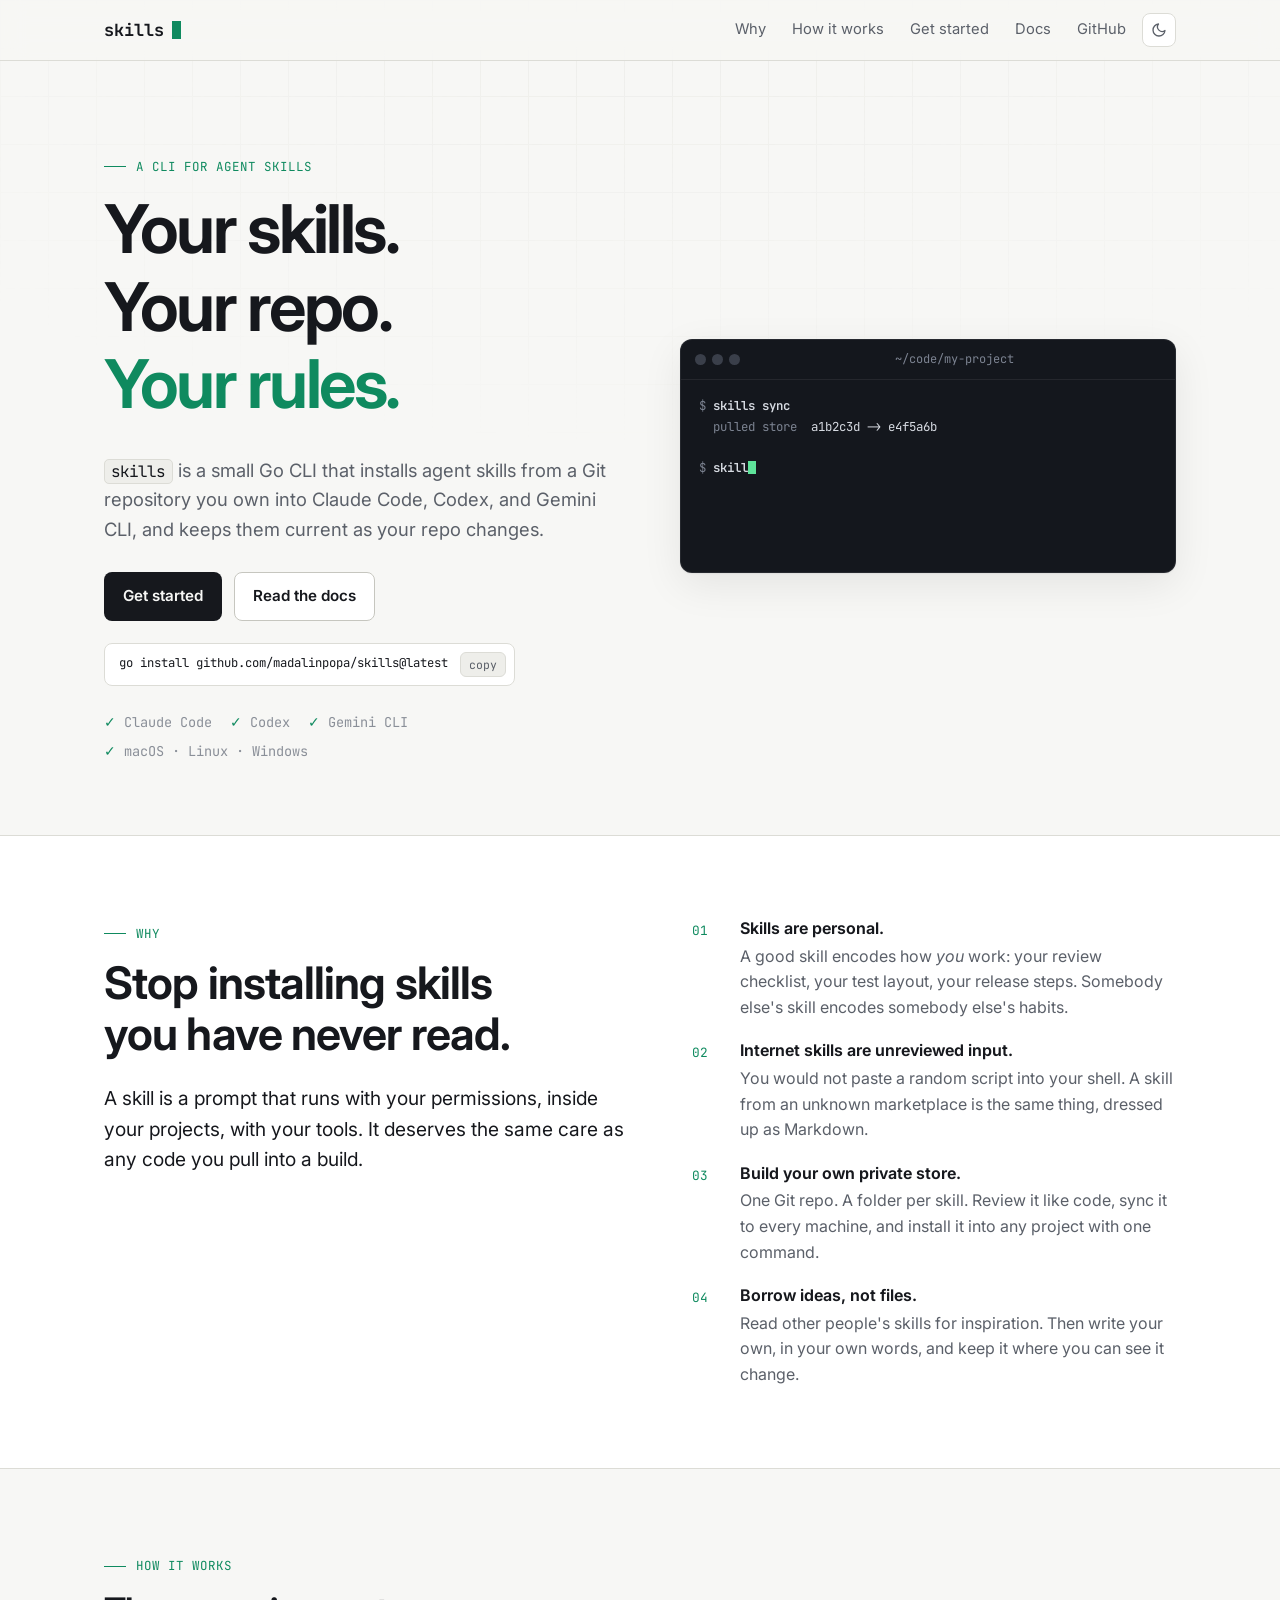
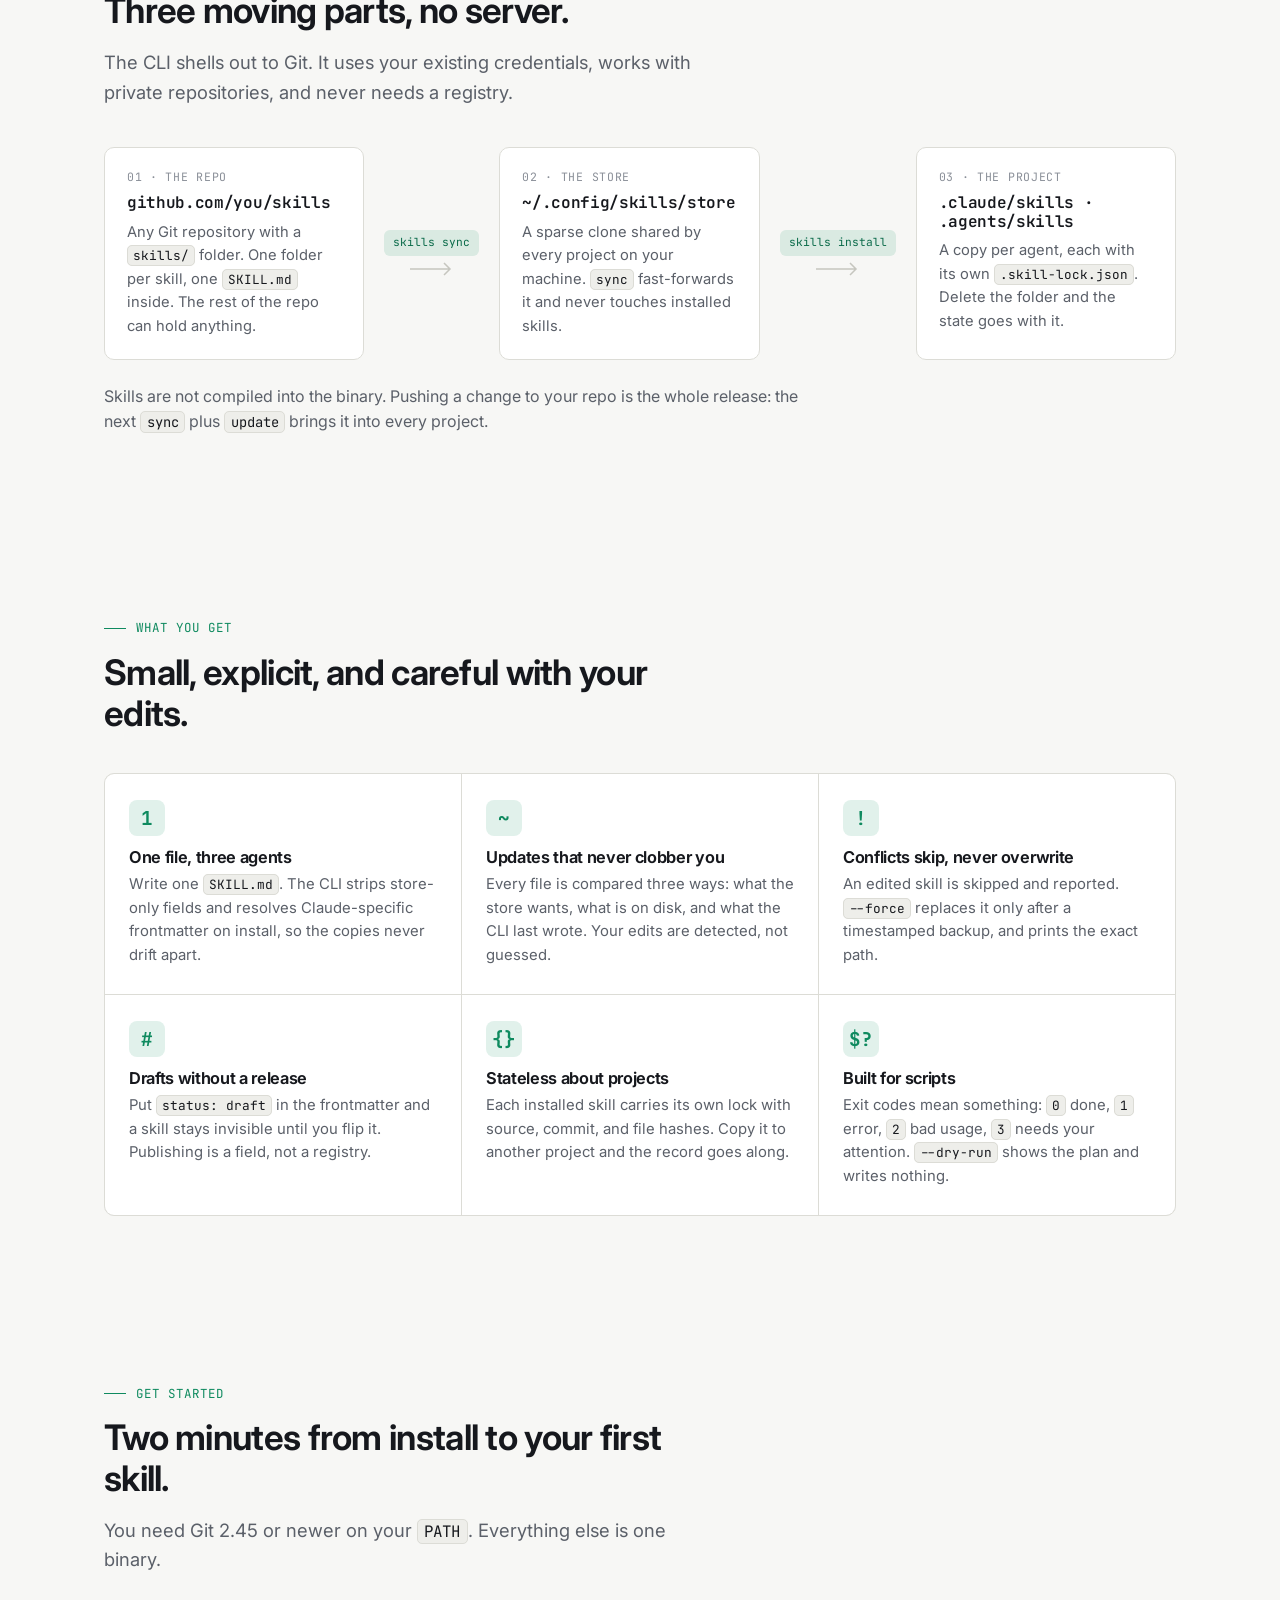
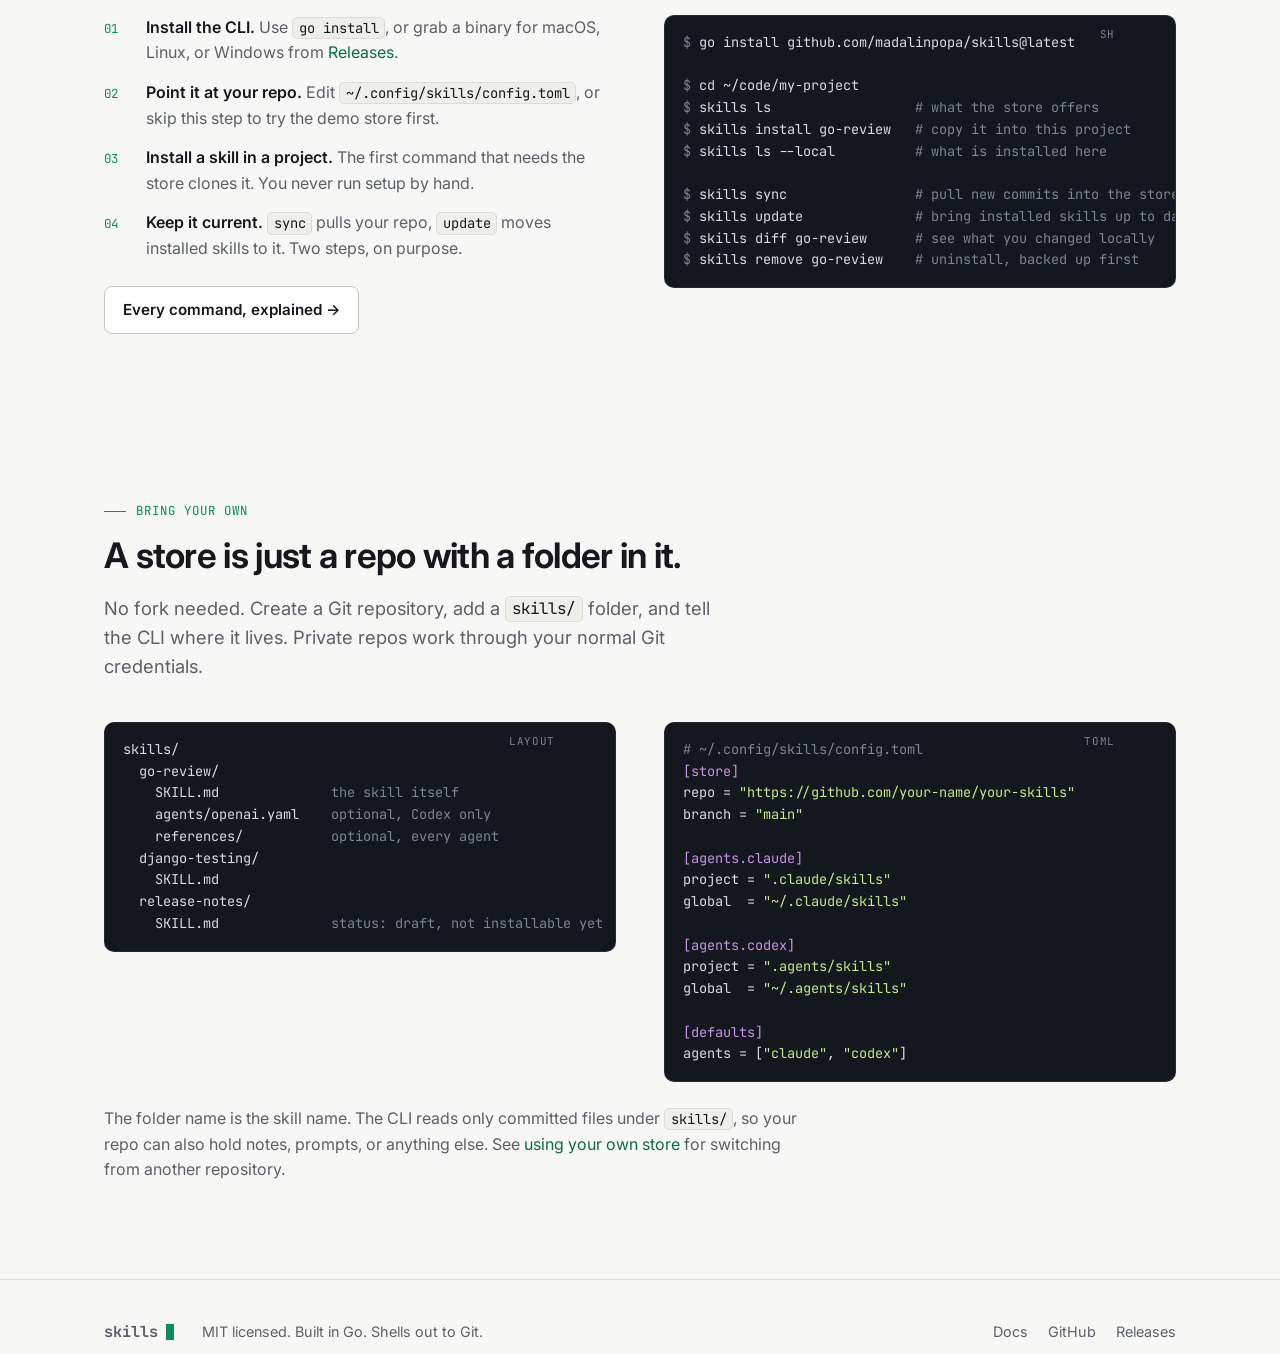
==== commit 078b83e9: "docs(site): add GitHub Pages website with CLI docs" ====
--- a/site/index.html
+++ b/site/index.html
@@ -5,9 +5,20 @@
   <meta name="viewport" content="width=device-width, initial-scale=1">
   <title>skills · your own store of agent skills</title>
   <meta name="description" content="A small Go CLI that installs agent skills from a Git repository you own into Claude Code, Codex, and Gemini CLI, and keeps them current.">
+  <link rel="canonical" href="https://madalinpopa.github.io/skills/">
+  <meta property="og:type" content="website">
+  <meta property="og:site_name" content="skills">
+  <meta property="og:url" content="https://madalinpopa.github.io/skills/">
   <meta property="og:title" content="skills · your own store of agent skills">
   <meta property="og:description" content="Stop installing skills you have never read. Keep your own, in your own repo, and install them anywhere with one command.">
-  <meta property="og:type" content="website">
+  <meta property="og:image" content="https://madalinpopa.github.io/skills/assets/og.png">
+  <meta property="og:image:width" content="1200">
+  <meta property="og:image:height" content="630">
+  <meta property="og:image:alt" content="Your skills. Your repo. Your rules. A CLI for agent skills.">
+  <meta name="twitter:card" content="summary_large_image">
+  <meta name="twitter:title" content="skills · your own store of agent skills">
+  <meta name="twitter:description" content="Stop installing skills you have never read. Keep your own, in your own repo, and install them anywhere with one command.">
+  <meta name="twitter:image" content="https://madalinpopa.github.io/skills/assets/og.png">
   <link rel="icon" href="assets/favicon.svg" type="image/svg+xml">
   <link rel="preconnect" href="https://fonts.googleapis.com">
   <link rel="preconnect" href="https://fonts.gstatic.com" crossorigin>
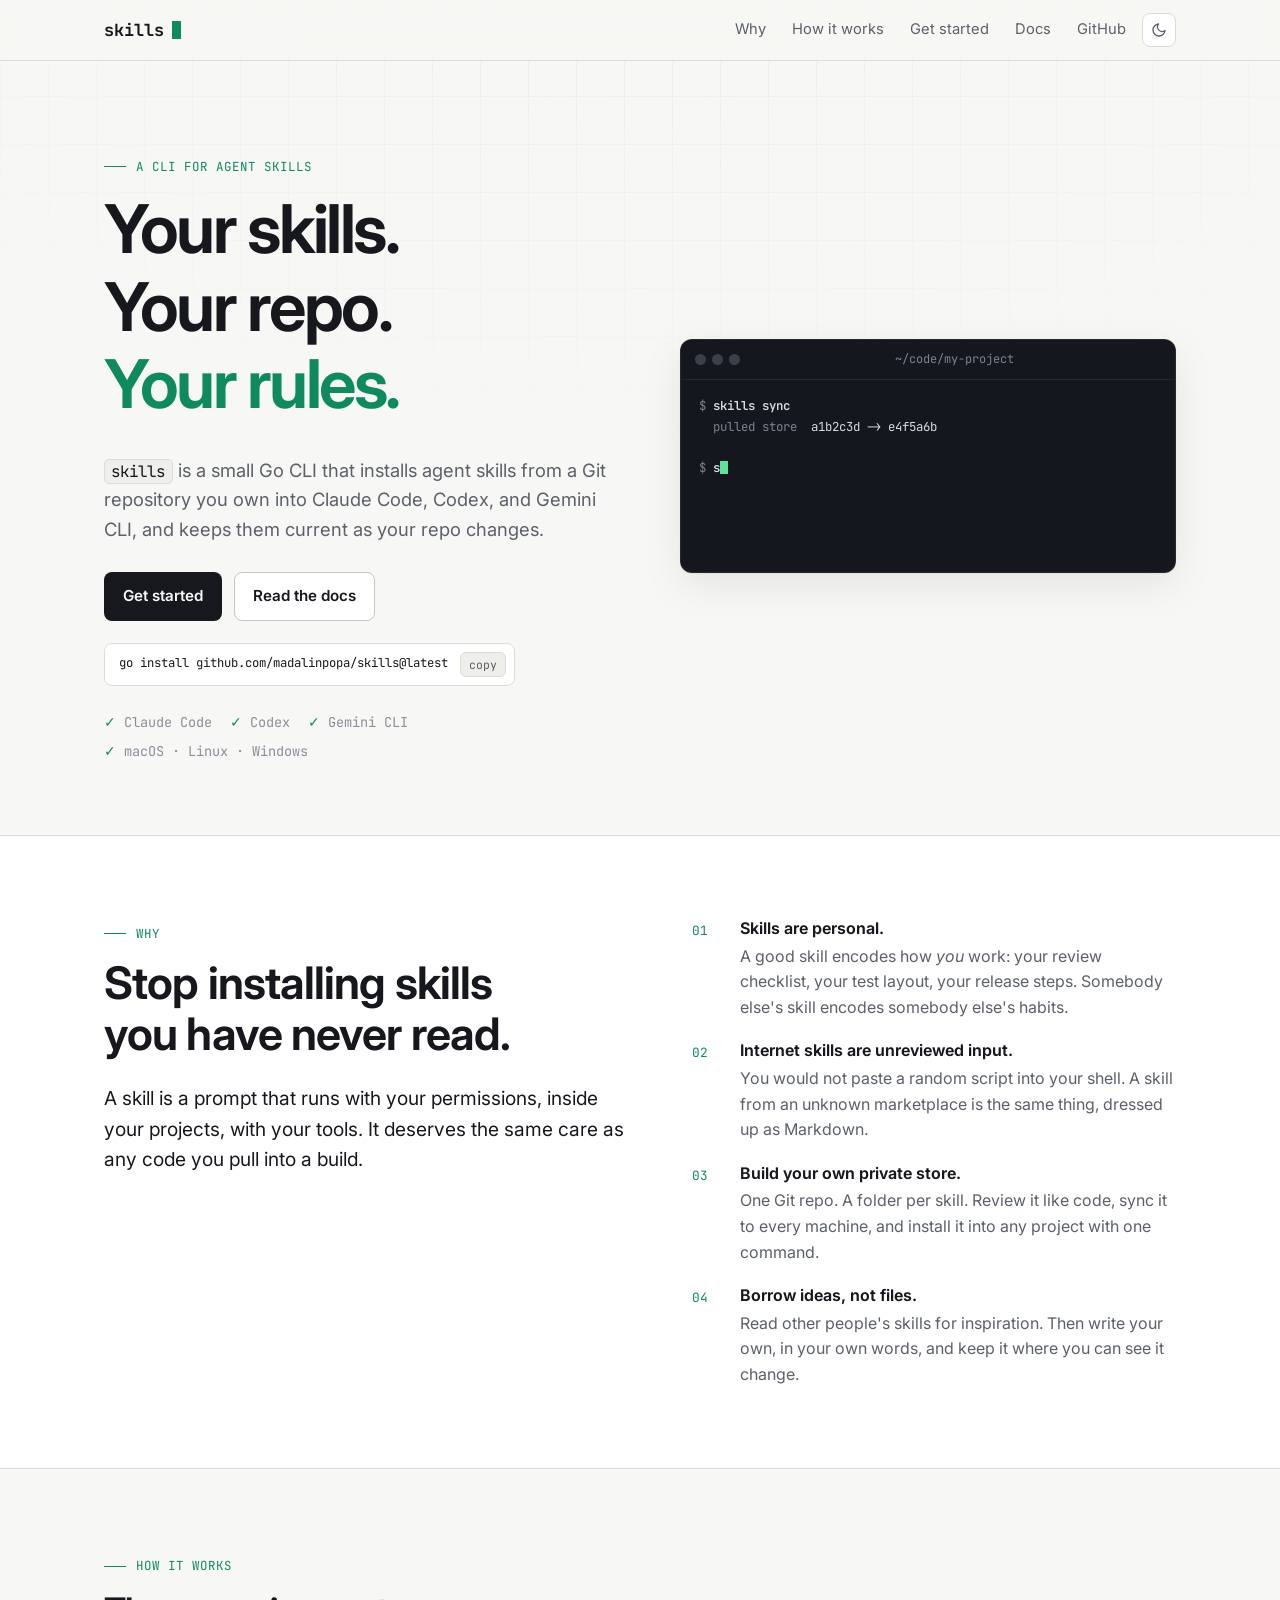
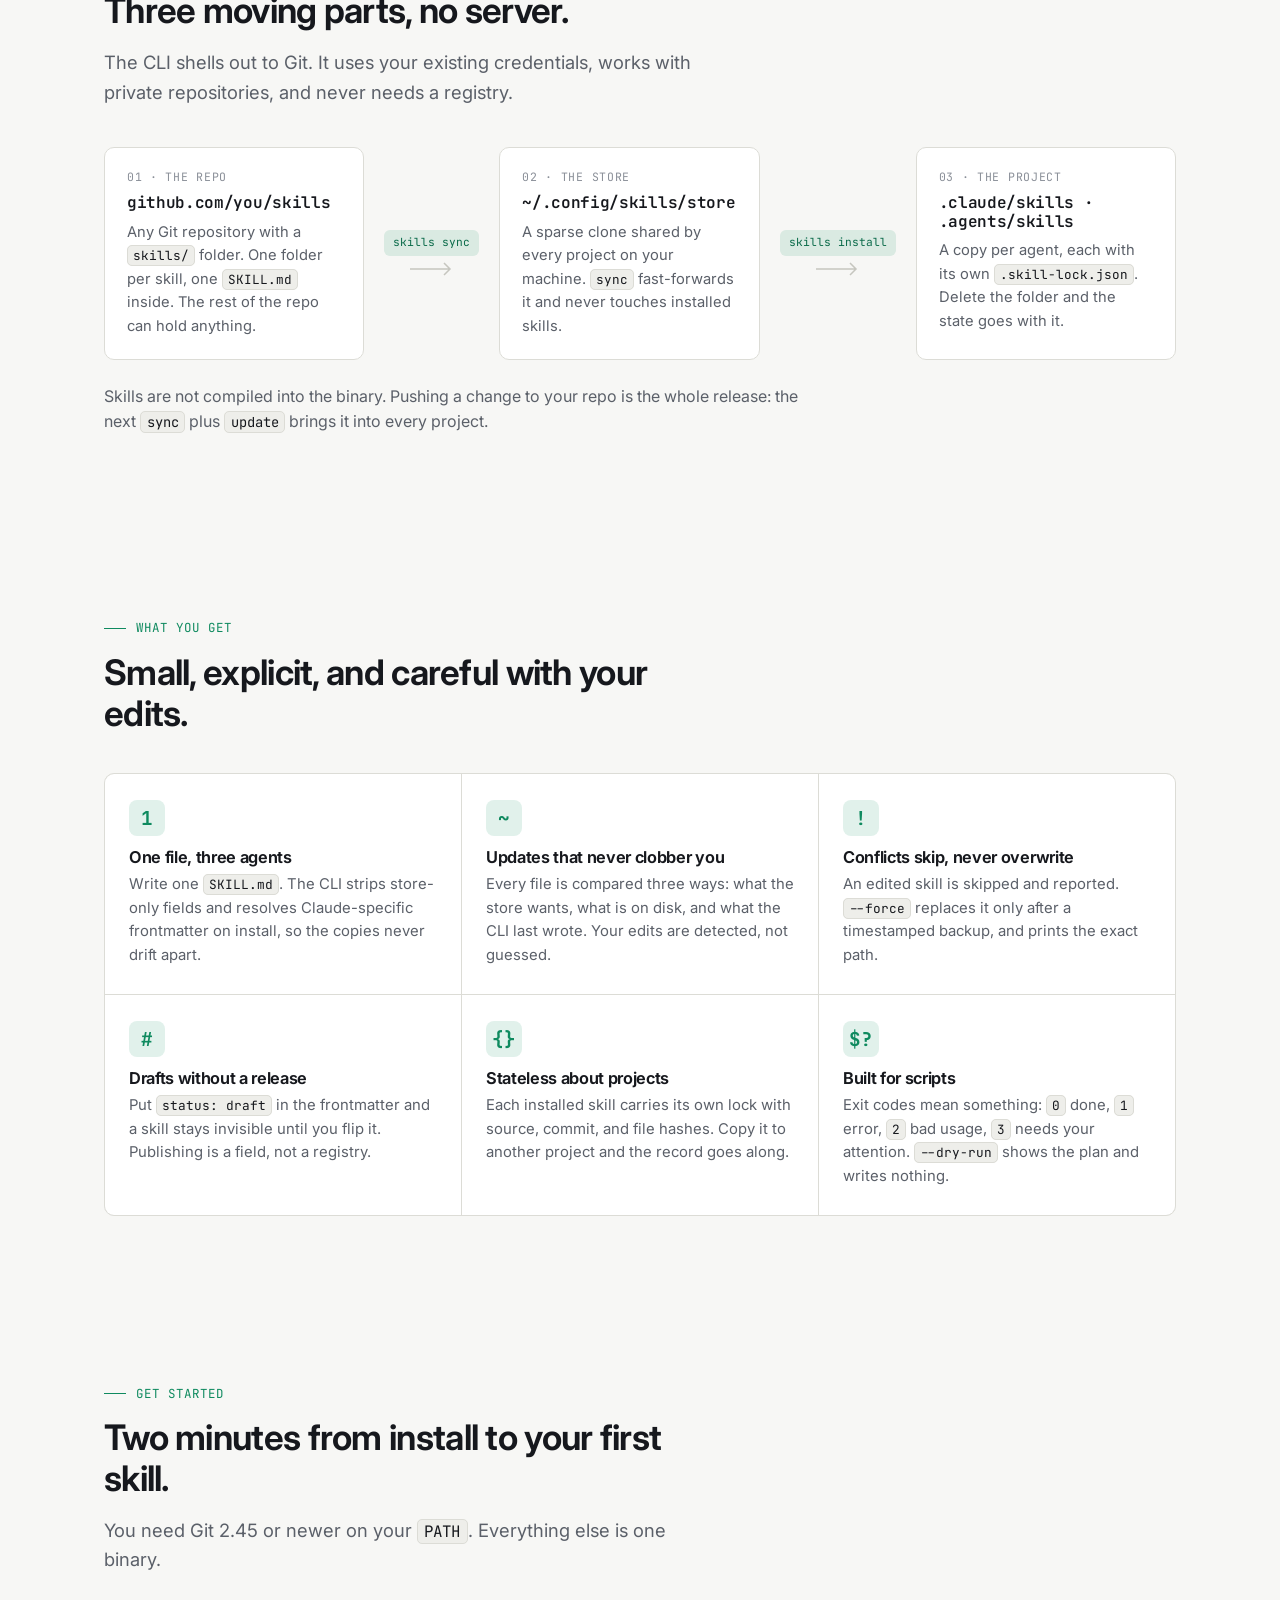
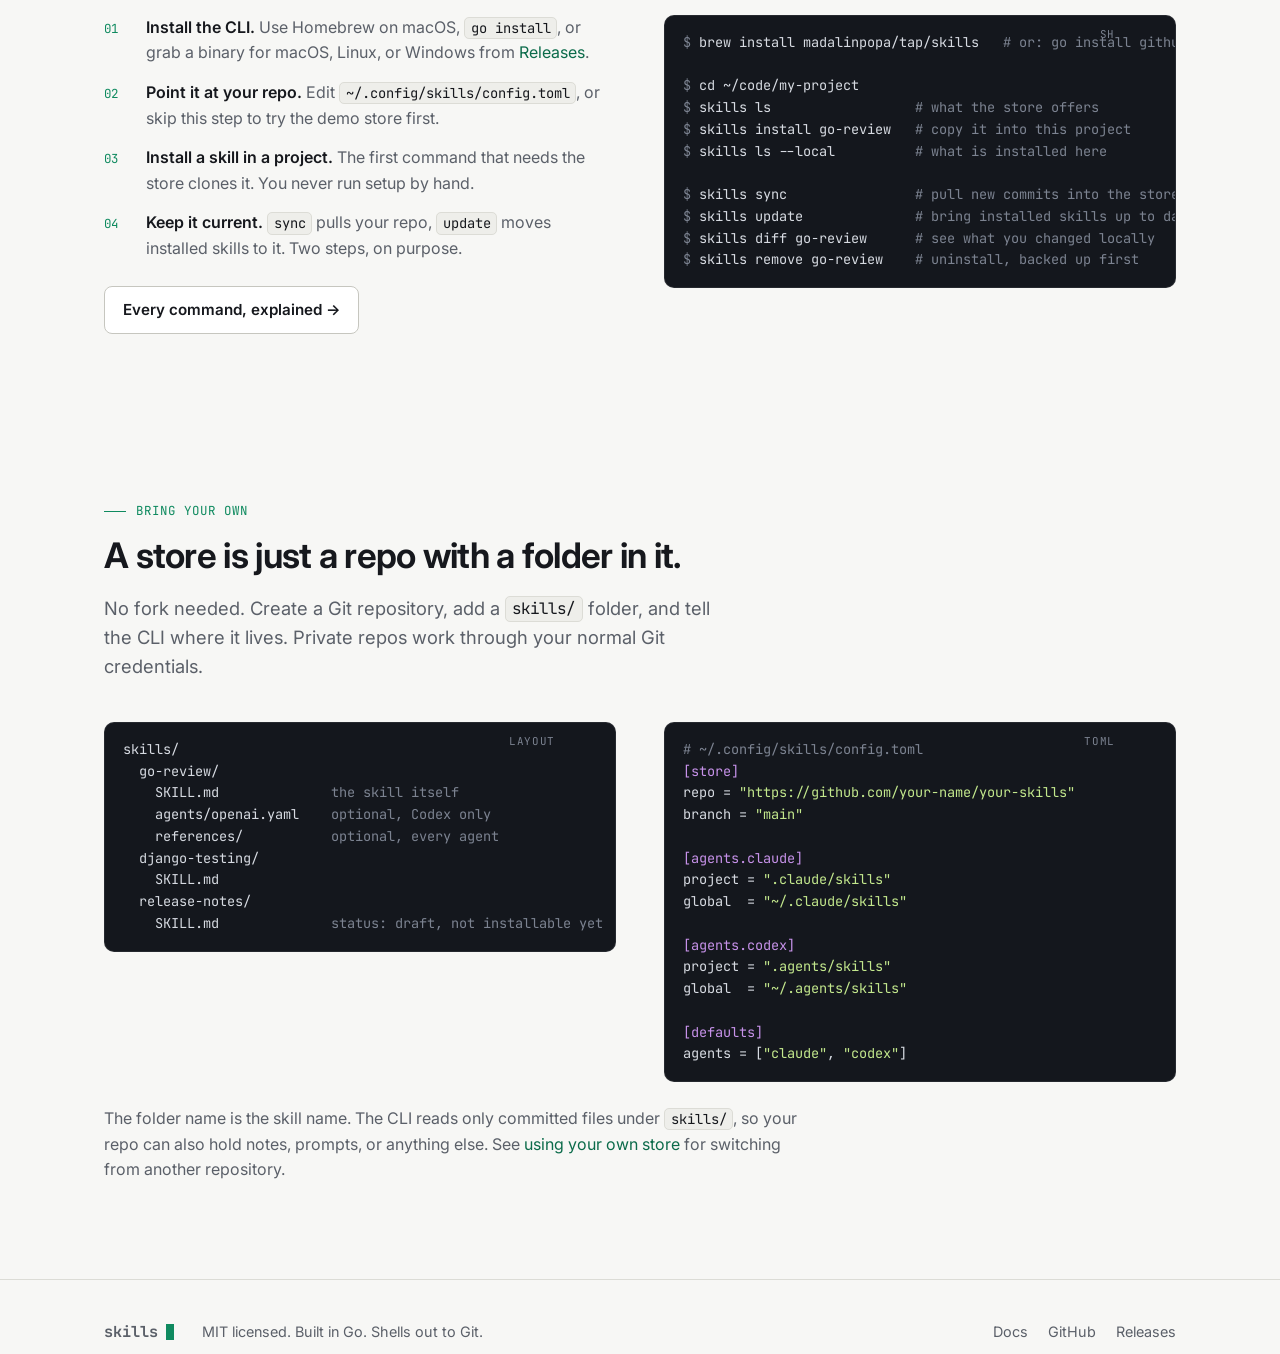
==== commit 821d9699: "feat(release): publish a Homebrew cask to madalinpopa/homebrew-tap" ====
--- a/site/index.html
+++ b/site/index.html
@@ -242,7 +242,7 @@
       <div class="split">
         <div>
           <ol class="steps">
-            <li><div><strong>Install the CLI.</strong> Use <code>go install</code>, or grab a binary for macOS, Linux, or Windows from <a href="https://github.com/madalinpopa/skills/releases" rel="noopener">Releases</a>.</div></li>
+            <li><div><strong>Install the CLI.</strong> Use Homebrew on macOS, <code>go install</code>, or grab a binary for macOS, Linux, or Windows from <a href="https://github.com/madalinpopa/skills/releases" rel="noopener">Releases</a>.</div></li>
             <li><div><strong>Point it at your repo.</strong> Edit <code>~/.config/skills/config.toml</code>, or skip this step to try the demo store first.</div></li>
             <li><div><strong>Install a skill in a project.</strong> The first command that needs the store clones it. You never run setup by hand.</div></li>
             <li><div><strong>Keep it current.</strong> <code>sync</code> pulls your repo, <code>update</code> moves installed skills to it. Two steps, on purpose.</div></li>
@@ -251,7 +251,7 @@
         </div>
 
         <div class="code" data-lang="sh">
-<pre><span class="p">$ </span>go install github.com/madalinpopa/skills@latest
+<pre><span class="p">$ </span>brew install madalinpopa/tap/skills   <span class="m"># or: go install github.com/madalinpopa/skills@latest</span>
 
 <span class="p">$ </span>cd ~/code/my-project
 <span class="p">$ </span>skills ls                  <span class="m"># what the store offers</span>
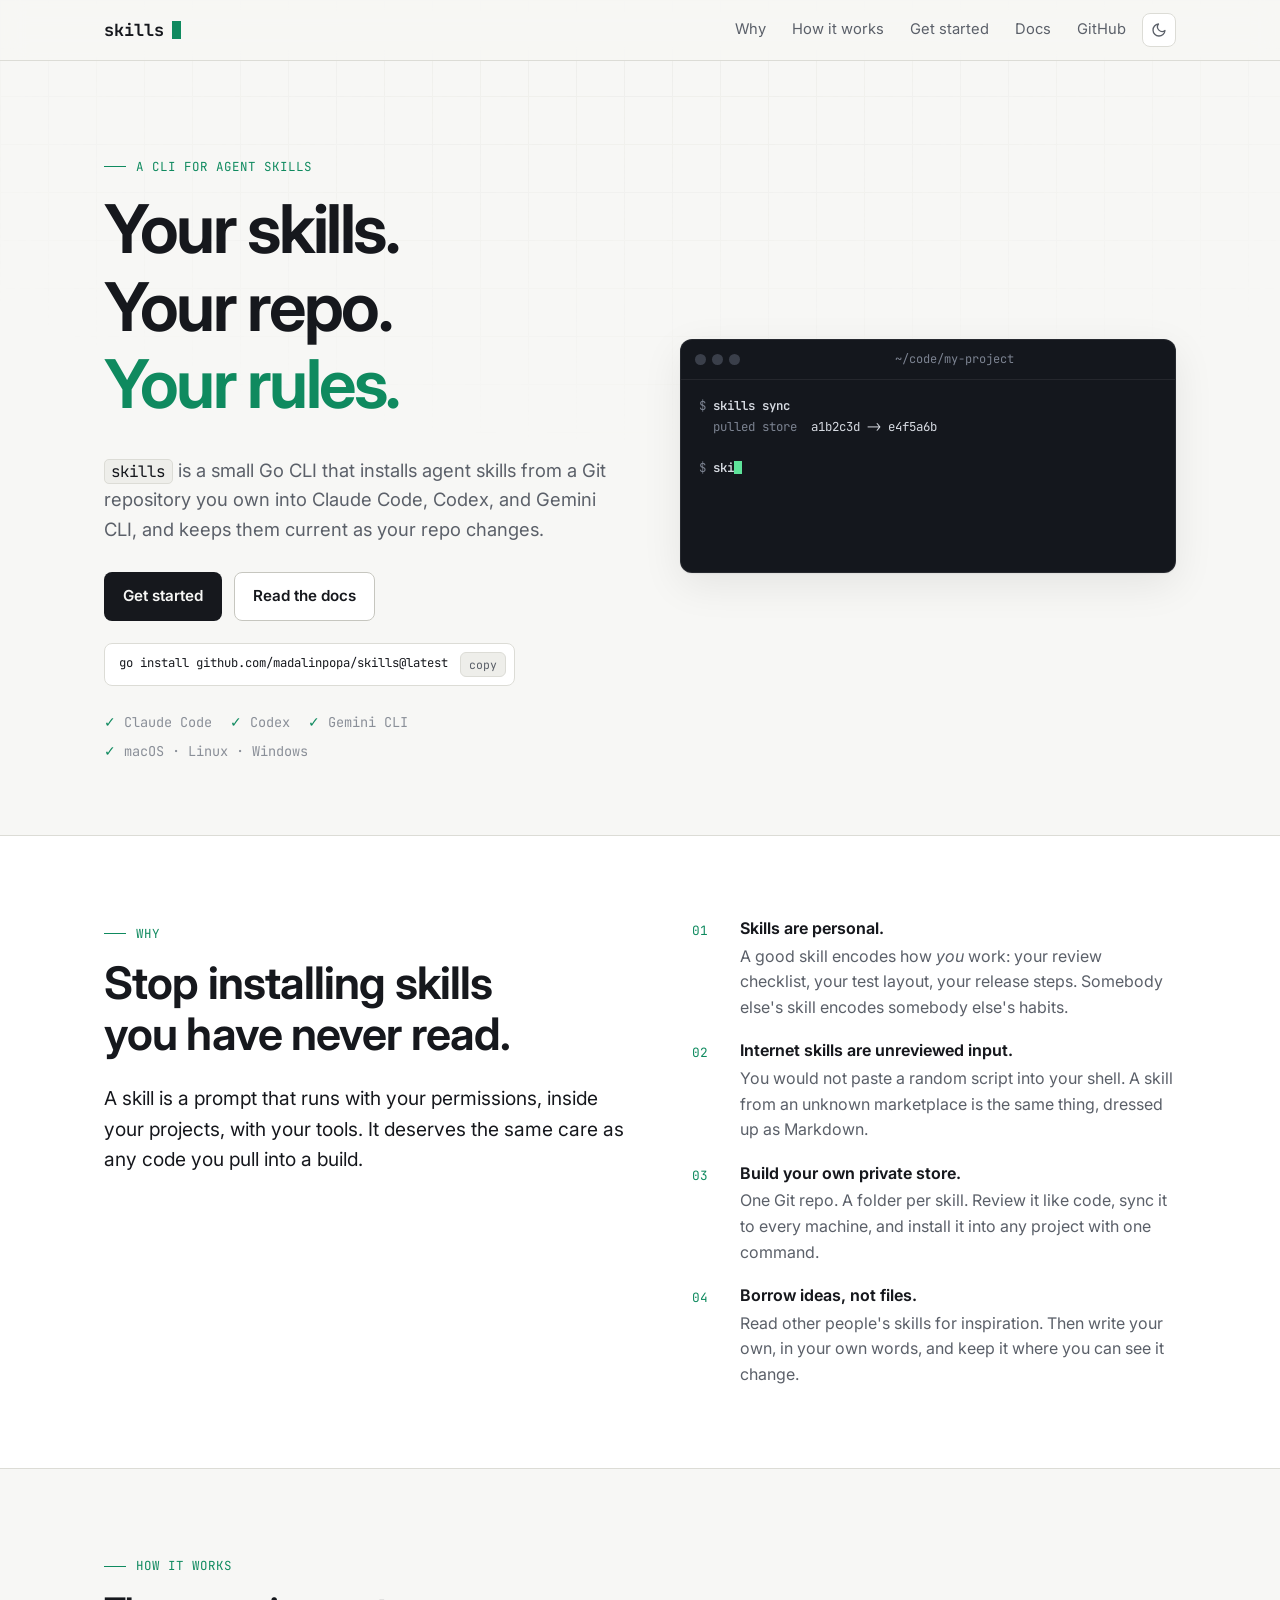
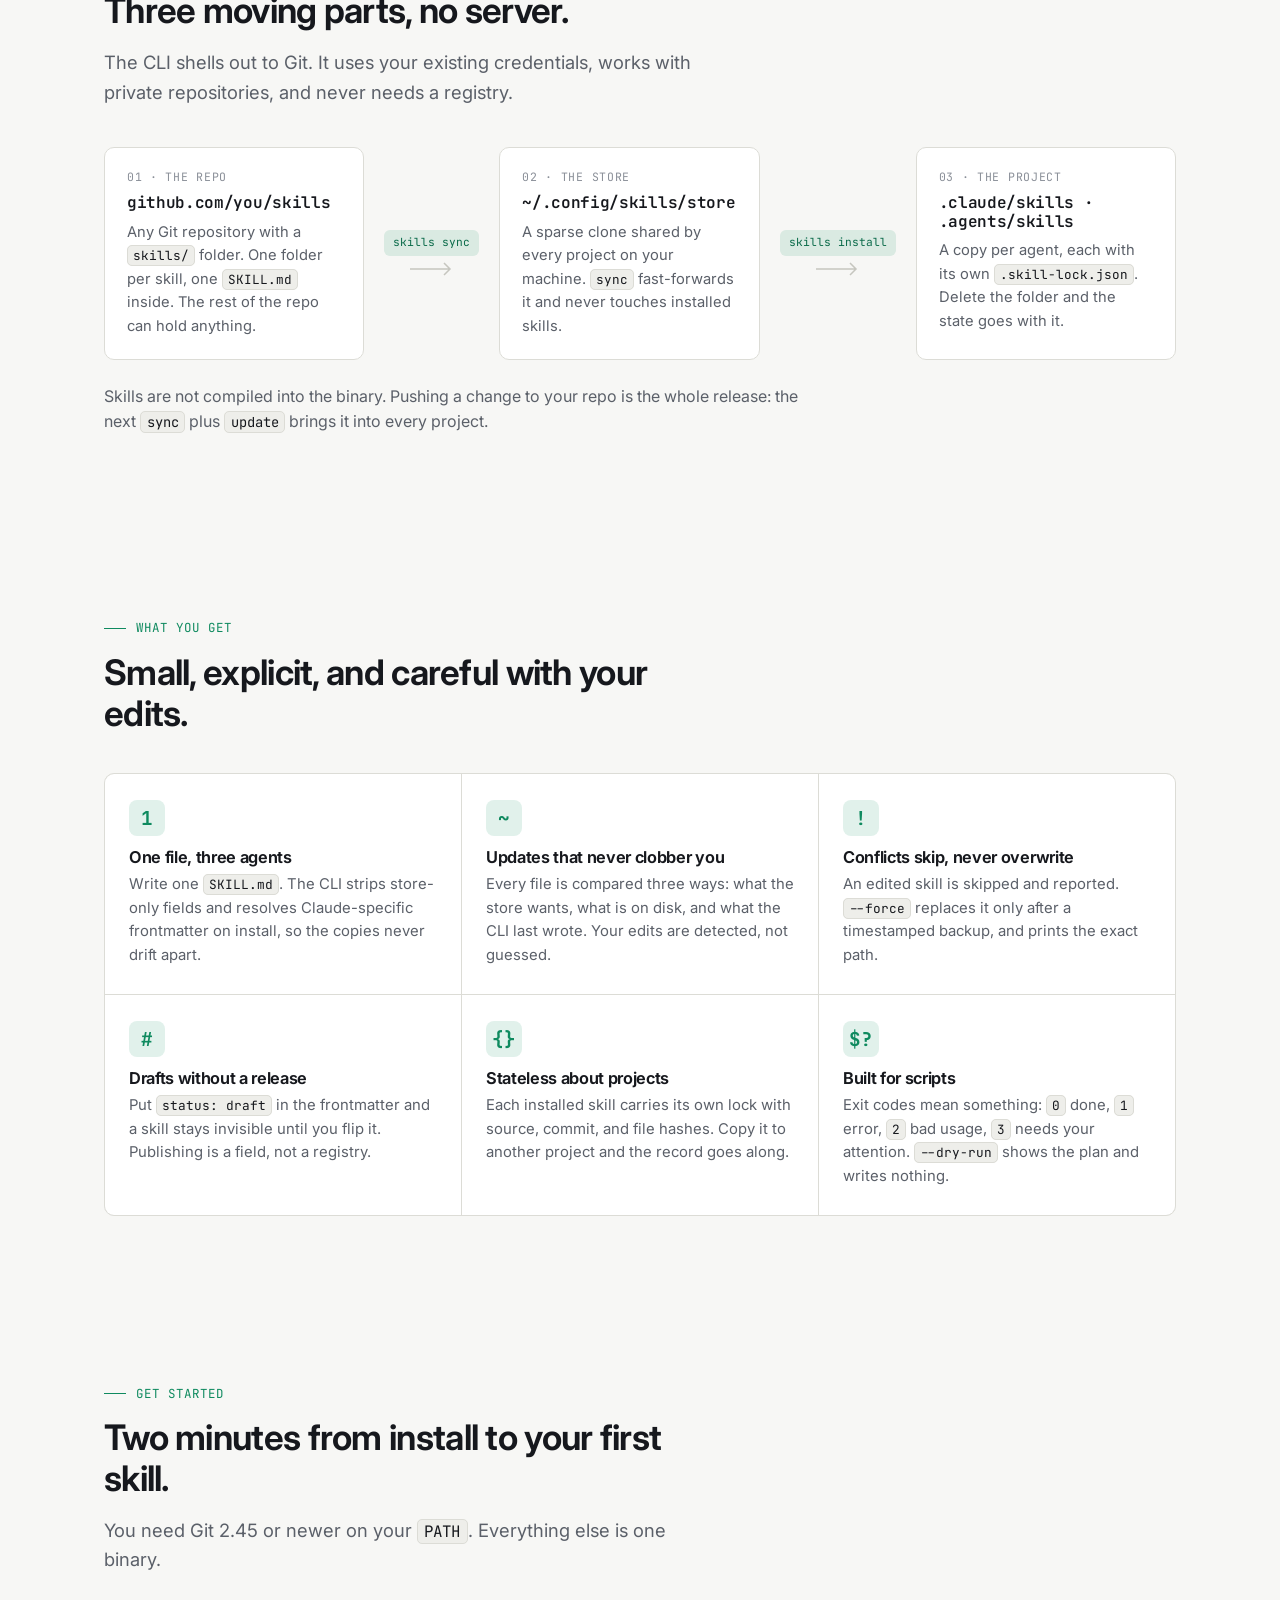
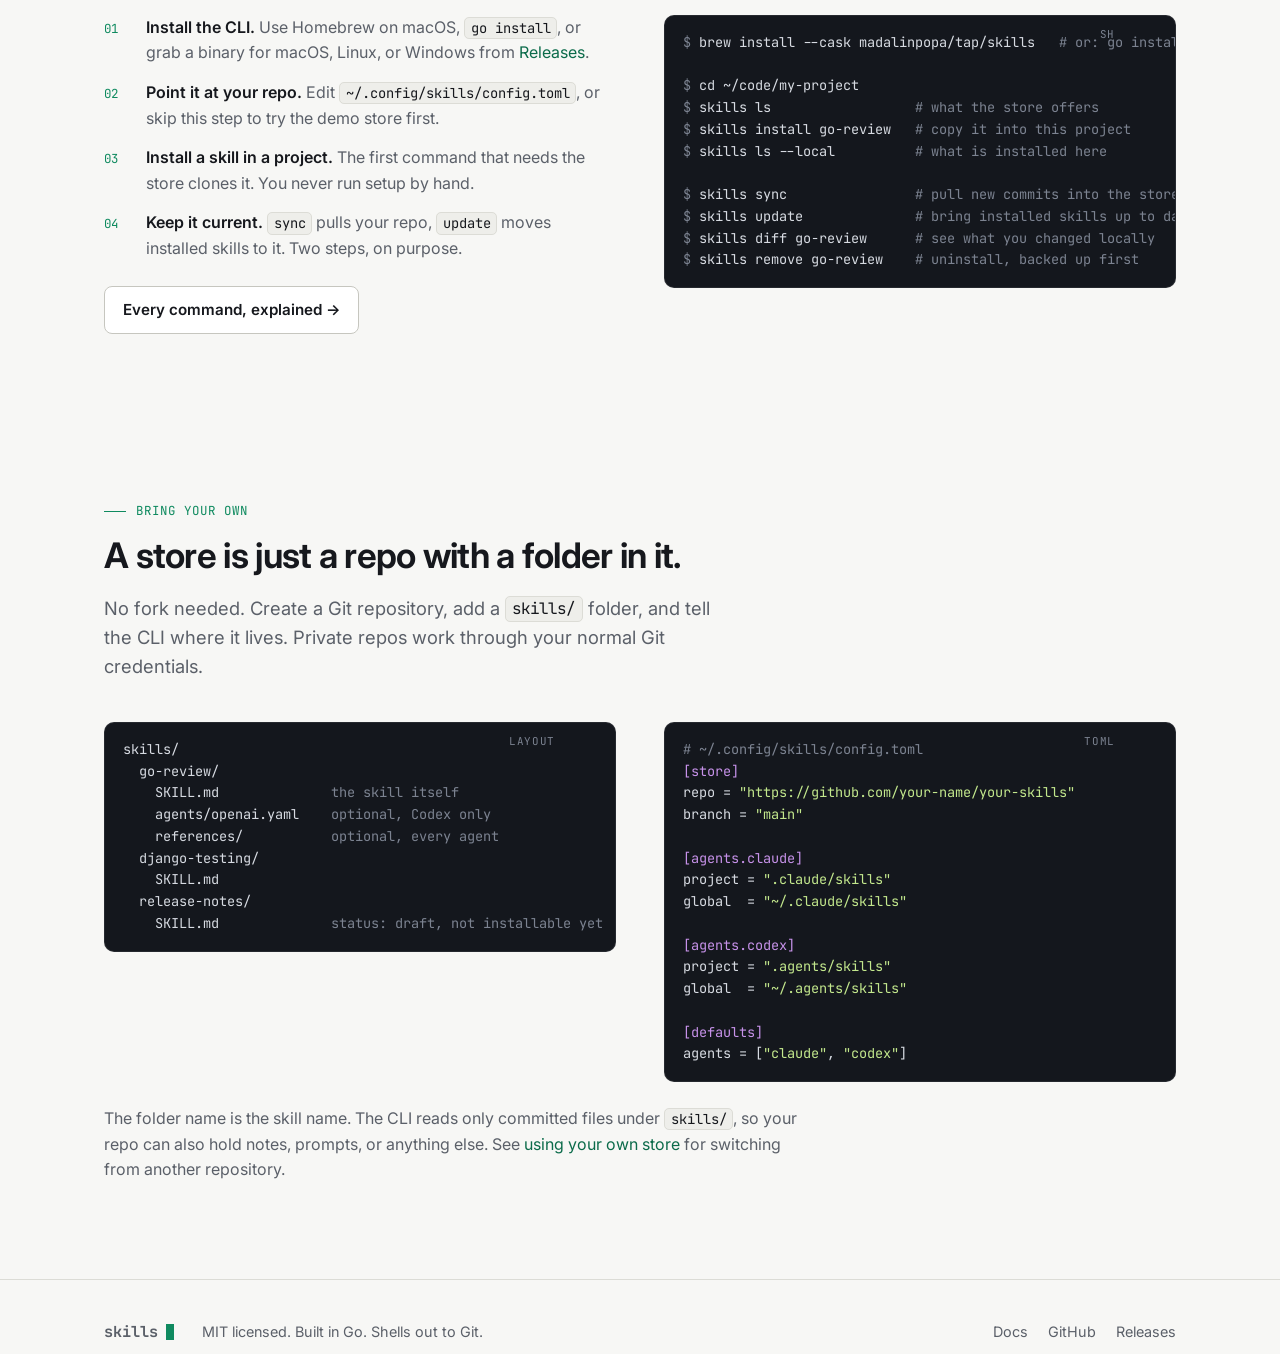
==== commit fec400ae: "feat(release): publish a Homebrew cask to madalinpopa/homebrew-tap" ====
--- a/site/index.html
+++ b/site/index.html
@@ -251,7 +251,7 @@
         </div>
 
         <div class="code" data-lang="sh">
-<pre><span class="p">$ </span>brew install madalinpopa/tap/skills   <span class="m"># or: go install github.com/madalinpopa/skills@latest</span>
+<pre><span class="p">$ </span>brew install --cask madalinpopa/tap/skills   <span class="m"># or: go install github.com/madalinpopa/skills@latest</span>
 
 <span class="p">$ </span>cd ~/code/my-project
 <span class="p">$ </span>skills ls                  <span class="m"># what the store offers</span>
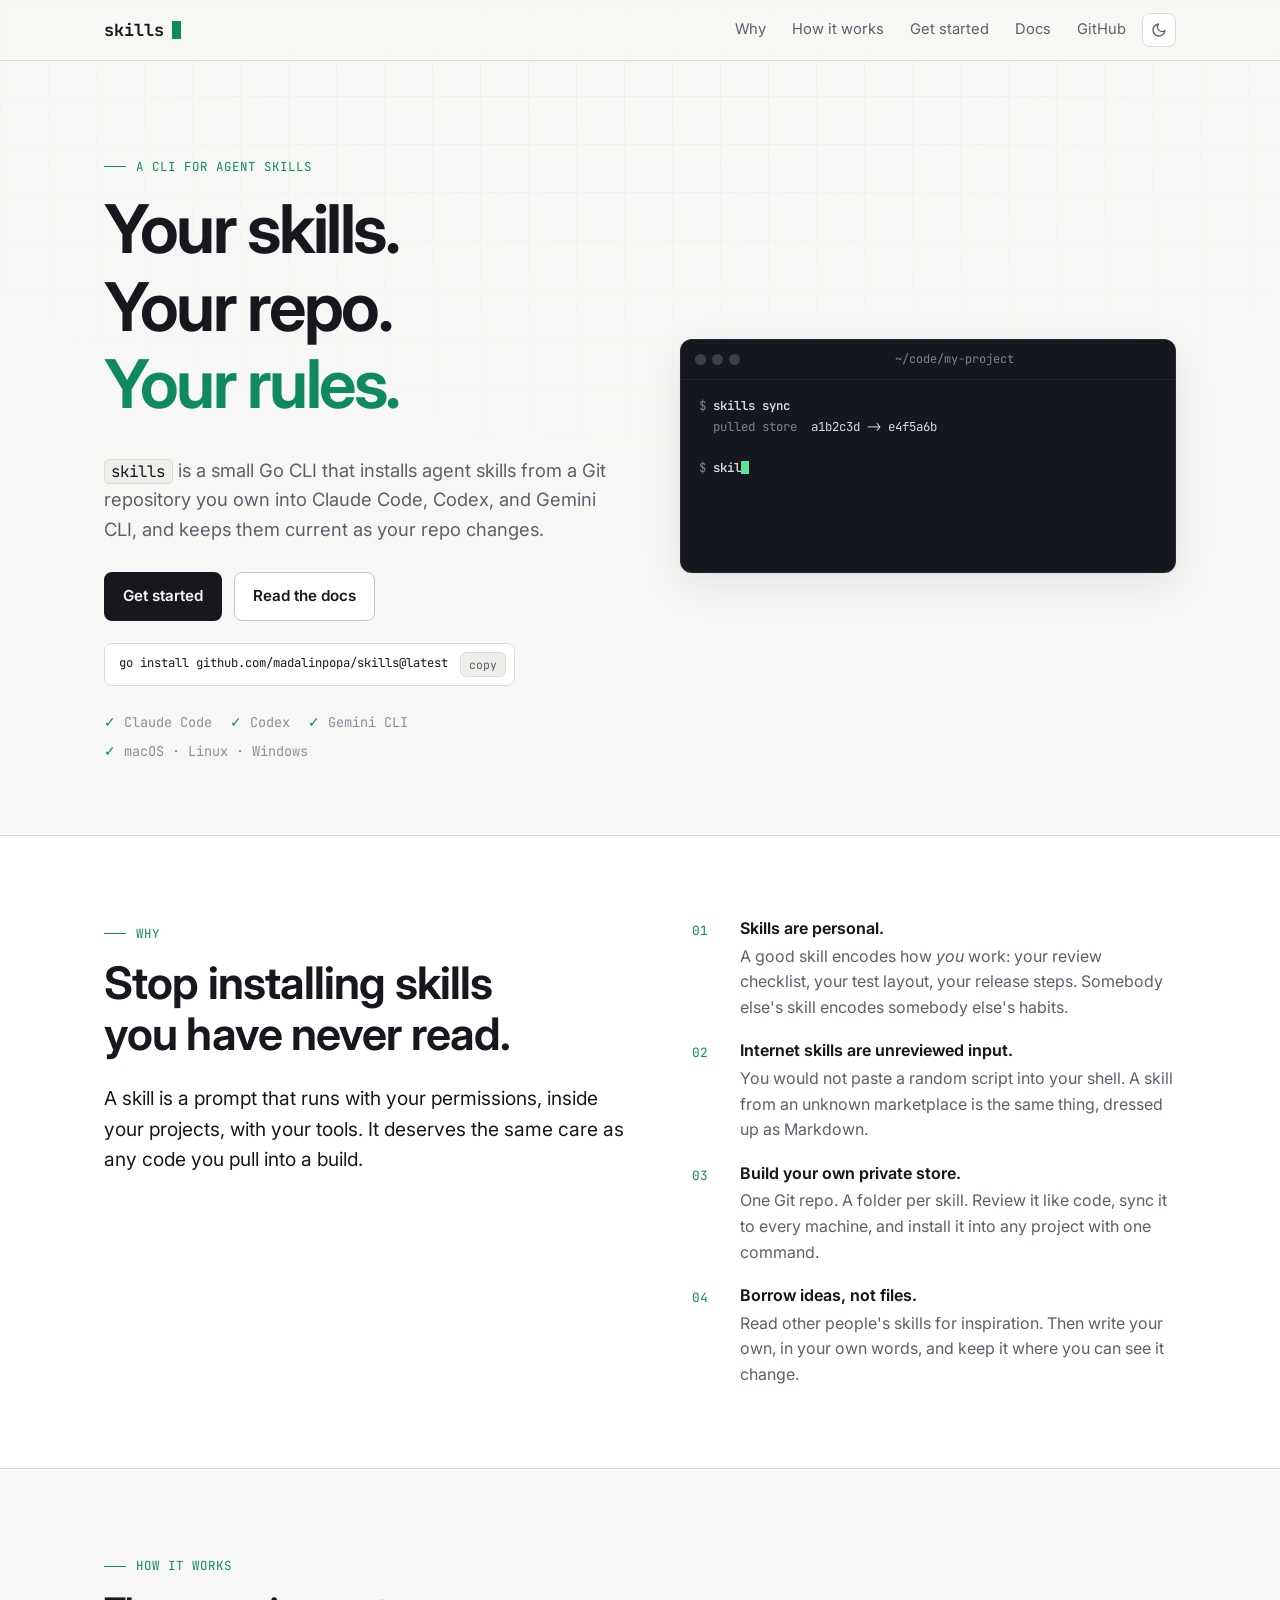
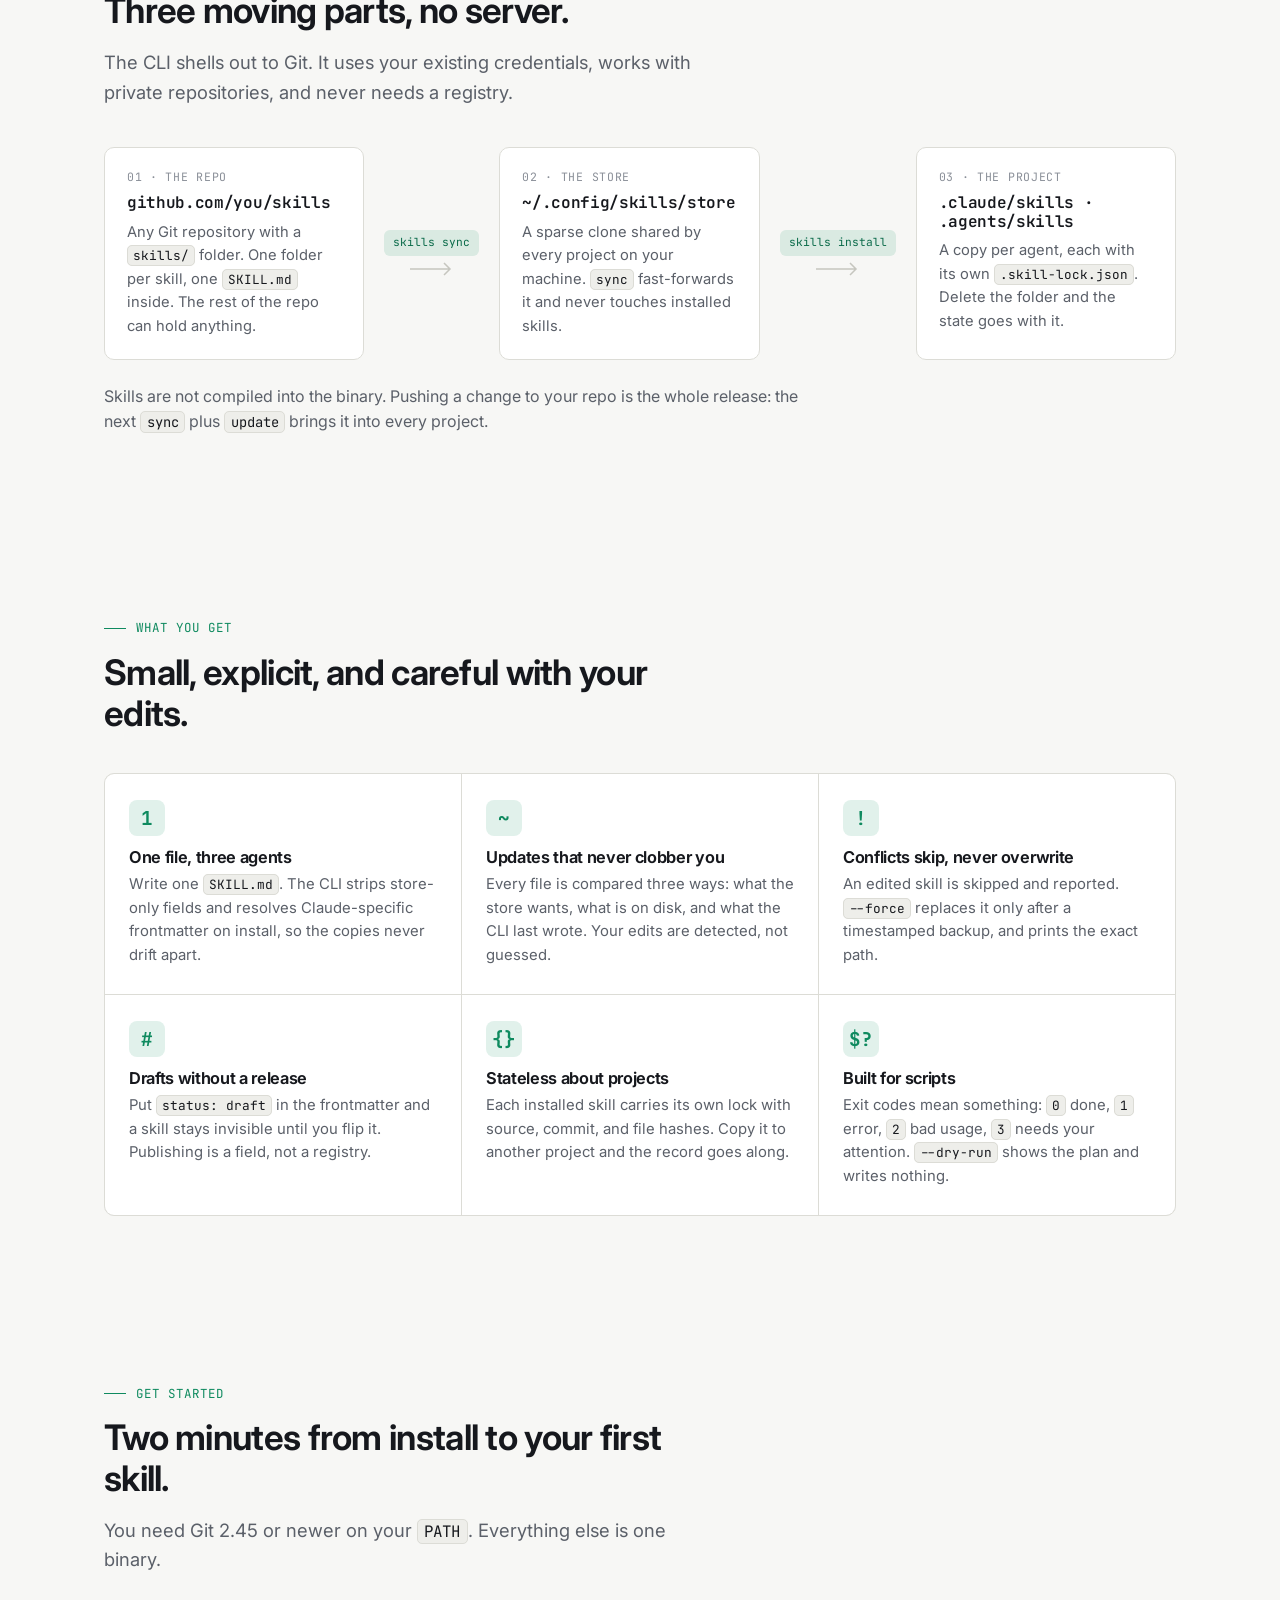
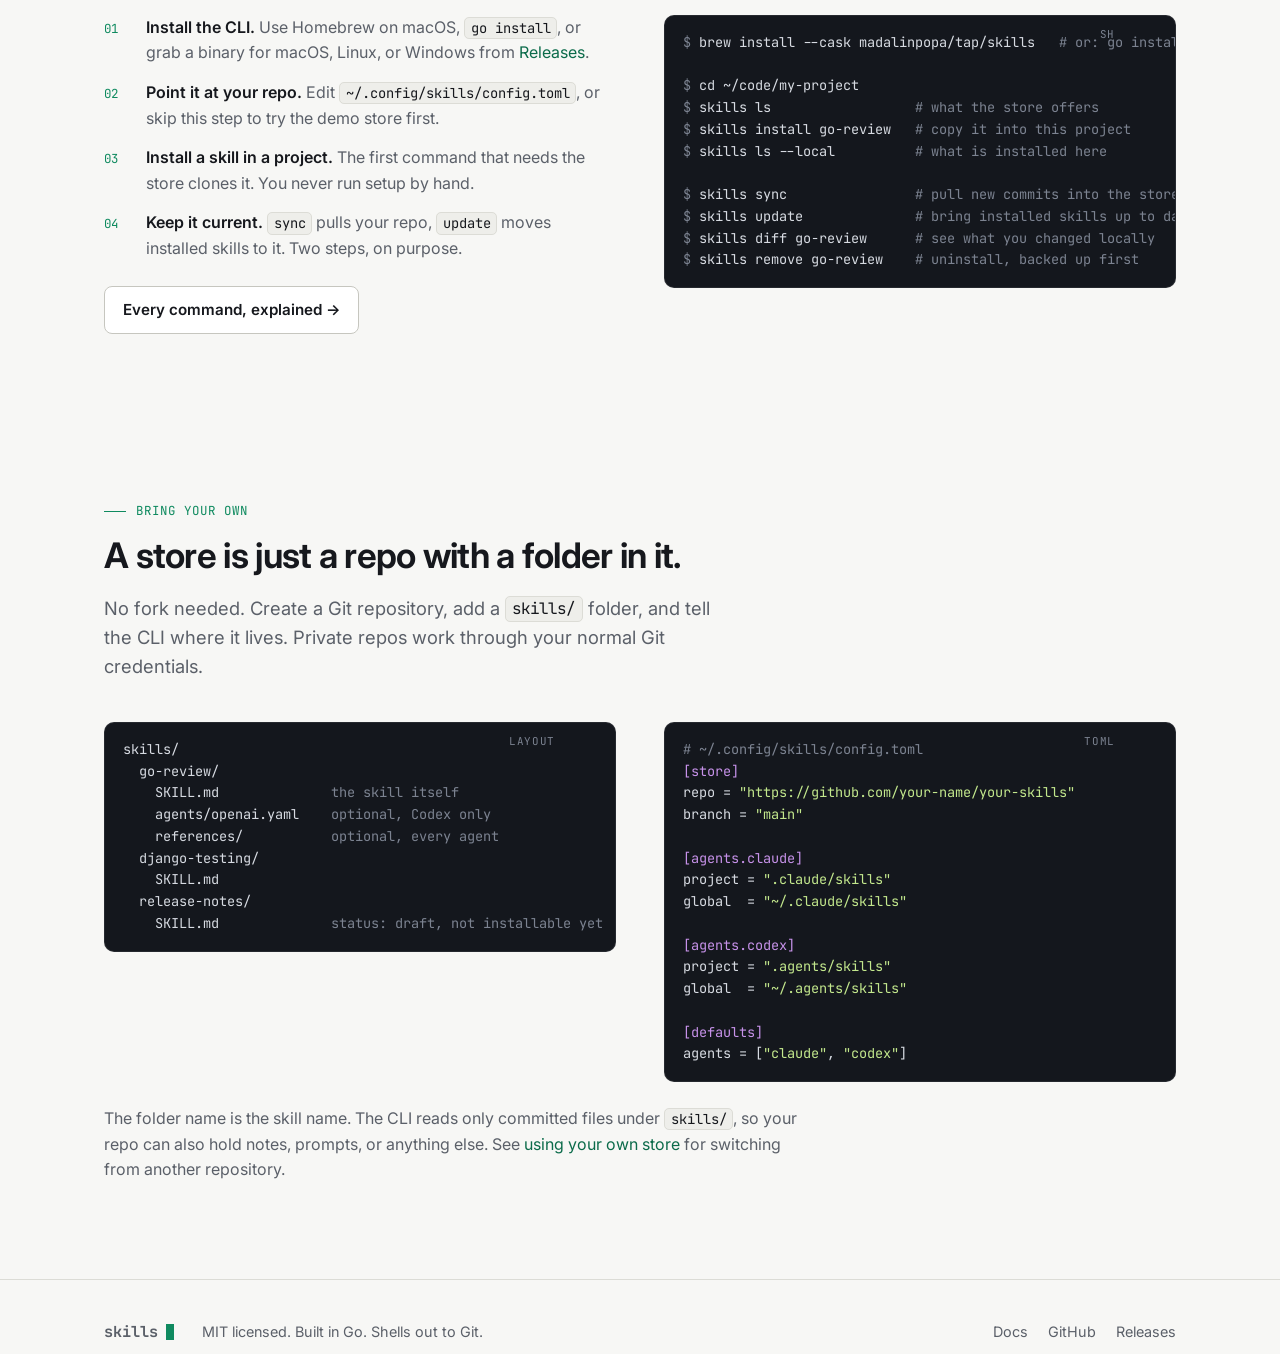
==== commit 72387b8b: "fix(site): point social preview tags at the custom domain" ====
--- a/site/index.html
+++ b/site/index.html
@@ -5,20 +5,24 @@
   <meta name="viewport" content="width=device-width, initial-scale=1">
   <title>skills · your own store of agent skills</title>
   <meta name="description" content="A small Go CLI that installs agent skills from a Git repository you own into Claude Code, Codex, and Gemini CLI, and keeps them current.">
-  <link rel="canonical" href="https://madalinpopa.github.io/skills/">
+  <link rel="canonical" href="https://skills.coderustle.com/">
   <meta property="og:type" content="website">
   <meta property="og:site_name" content="skills">
-  <meta property="og:url" content="https://madalinpopa.github.io/skills/">
-  <meta property="og:title" content="skills · your own store of agent skills">
-  <meta property="og:description" content="Stop installing skills you have never read. Keep your own, in your own repo, and install them anywhere with one command.">
-  <meta property="og:image" content="https://madalinpopa.github.io/skills/assets/og.png">
+  <meta property="og:locale" content="en_US">
+  <meta property="og:url" content="https://skills.coderustle.com/">
+  <meta property="og:title" content="Your skills. Your repo. Your rules.">
+  <meta property="og:description" content="A small Go CLI that installs agent skills from a Git repo you own into Claude Code, Codex, and Gemini CLI.">
+  <meta property="og:image" content="https://skills.coderustle.com/assets/og.png">
+  <meta property="og:image:secure_url" content="https://skills.coderustle.com/assets/og.png">
+  <meta property="og:image:type" content="image/png">
   <meta property="og:image:width" content="1200">
   <meta property="og:image:height" content="630">
-  <meta property="og:image:alt" content="Your skills. Your repo. Your rules. A CLI for agent skills.">
+  <meta property="og:image:alt" content="skills: Your skills. Your repo. Your rules. A CLI for agent skills.">
   <meta name="twitter:card" content="summary_large_image">
-  <meta name="twitter:title" content="skills · your own store of agent skills">
-  <meta name="twitter:description" content="Stop installing skills you have never read. Keep your own, in your own repo, and install them anywhere with one command.">
-  <meta name="twitter:image" content="https://madalinpopa.github.io/skills/assets/og.png">
+  <meta name="twitter:title" content="Your skills. Your repo. Your rules.">
+  <meta name="twitter:description" content="A small Go CLI that installs agent skills from a Git repo you own into Claude Code, Codex, and Gemini CLI.">
+  <meta name="twitter:image" content="https://skills.coderustle.com/assets/og.png">
+  <meta name="twitter:image:alt" content="skills: Your skills. Your repo. Your rules. A CLI for agent skills.">
   <link rel="icon" href="assets/favicon.svg" type="image/svg+xml">
   <link rel="preconnect" href="https://fonts.googleapis.com">
   <link rel="preconnect" href="https://fonts.gstatic.com" crossorigin>
